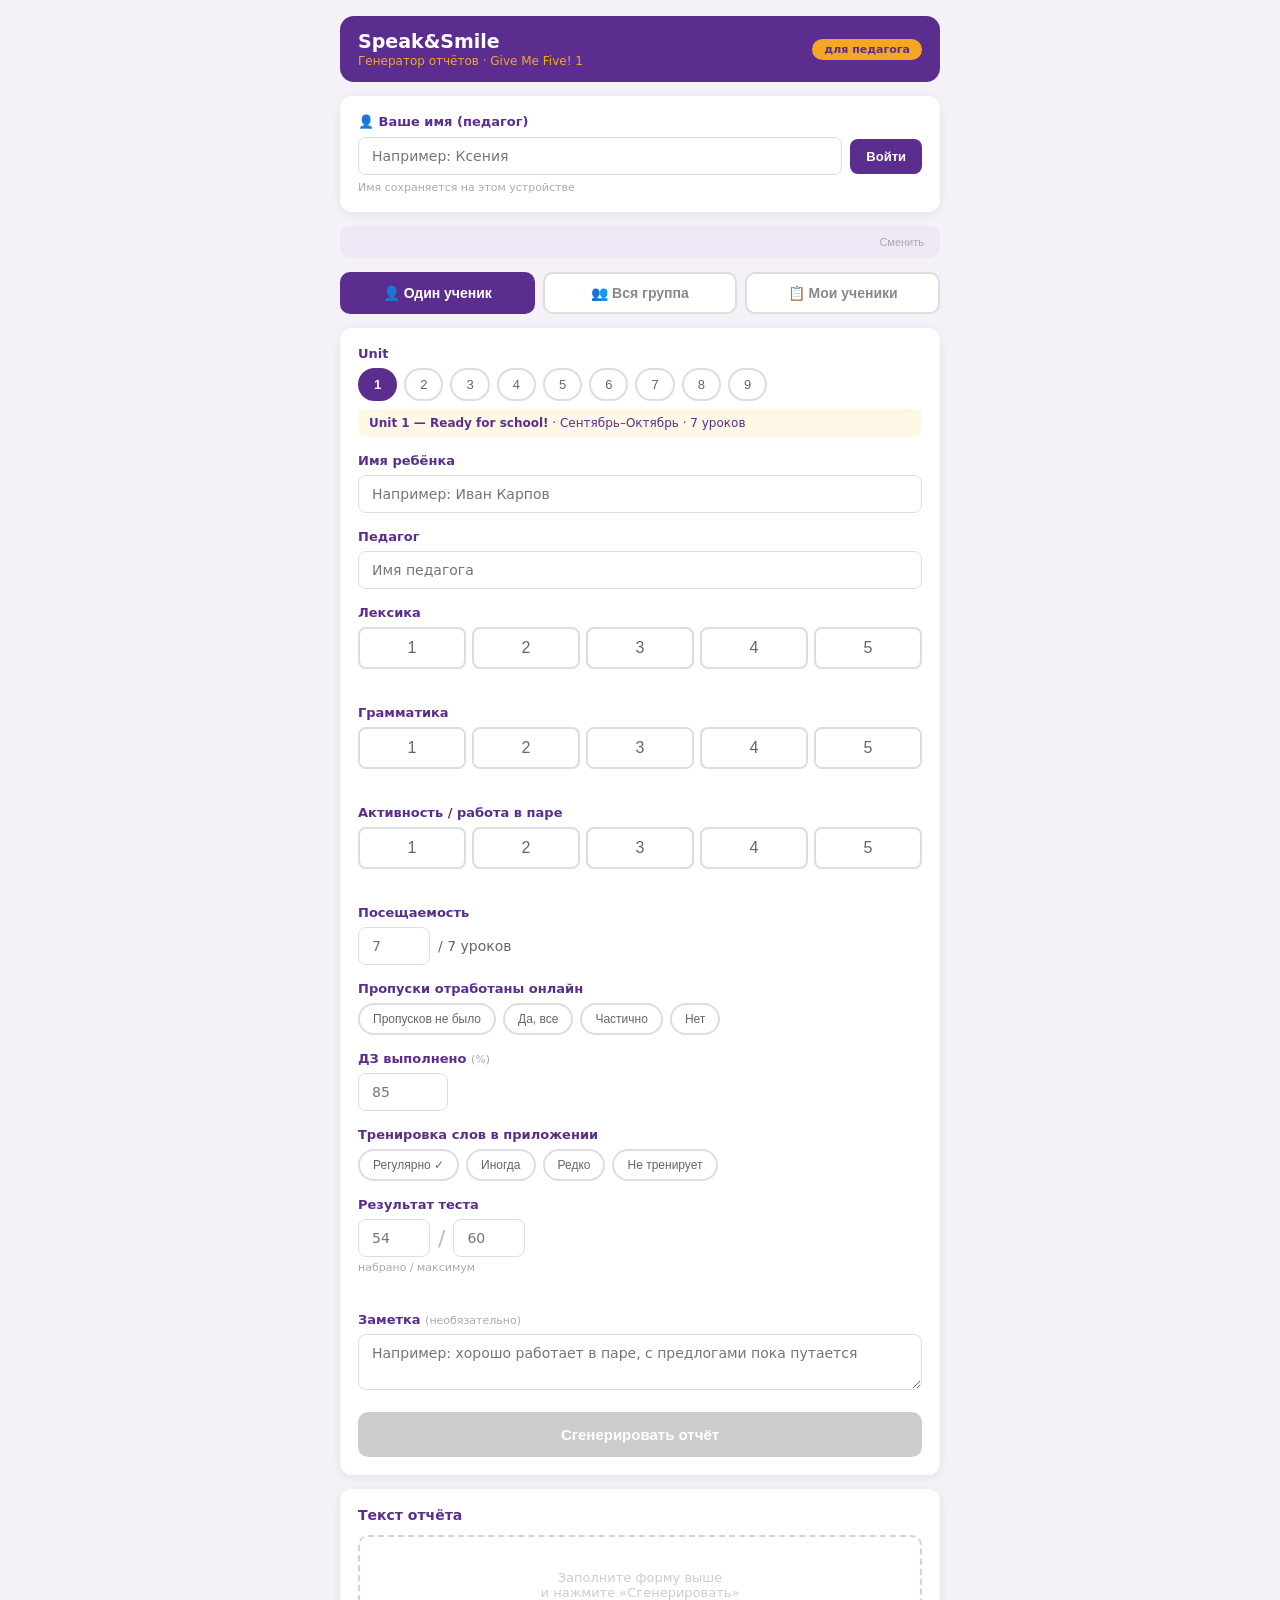
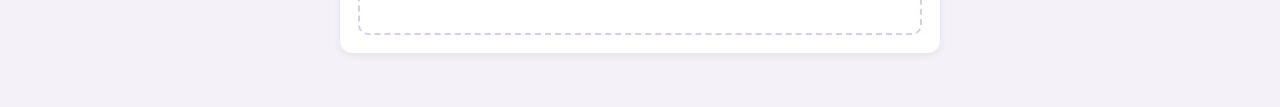
==== GMF1 report generator.html @ 3c3ddc38 "Add files via upload" ====
<!DOCTYPE html>
<html lang="ru">
<head>
<meta charset="UTF-8">
<meta name="viewport" content="width=device-width, initial-scale=1.0">
<title>Speak&Smile · Генератор отчётов</title>
<style>
* { box-sizing: border-box; margin: 0; padding: 0; }
body {
  font-family: 'Segoe UI', system-ui, -apple-system, sans-serif;
  background: #f4f1f9; min-height: 100vh;
  padding: 16px 14px 40px; color: #222;
}
.wrap { max-width: 600px; margin: 0 auto; }

.header {
  background: #5B2D8E; border-radius: 14px;
  padding: 14px 18px; margin-bottom: 14px;
  display: flex; align-items: center; justify-content: space-between;
}
.header-title { color: white; font-weight: 800; font-size: 19px; }
.header-sub { color: #F5A623; font-size: 12px; margin-top: 2px; }
.header-badge {
  background: #F5A623; color: #5B2D8E;
  font-weight: 700; font-size: 11px;
  padding: 4px 12px; border-radius: 20px;
}

/* Tabs */
.tabs {
  display: flex; gap: 8px; margin-bottom: 14px;
}
.tab {
  flex: 1; padding: 11px;
  border-radius: 10px; border: 2px solid #ddd;
  background: white; color: #888;
  font-size: 14px; font-weight: 600;
  cursor: pointer; text-align: center;
  -webkit-tap-highlight-color: transparent;
}
.tab.on { background: #5B2D8E; border-color: #5B2D8E; color: white; }

.tab-content { display: none; }
.tab-content.on { display: block; }

.card {
  background: white; border-radius: 12px;
  padding: 18px; box-shadow: 0 2px 10px rgba(0,0,0,0.07);
  margin-bottom: 14px;
}
.field { margin-bottom: 16px; }
.lbl {
  display: block; font-size: 13px; font-weight: 600;
  color: #5B2D8E; margin-bottom: 7px;
}
.lbl-hint { font-weight: 400; color: #aaa; font-size: 11px; }
input[type=text], input[type=number], textarea, select {
  width: 100%; padding: 10px 13px;
  border-radius: 8px; border: 1.5px solid #ddd;
  font-size: 14px; font-family: inherit; outline: none;
  -webkit-appearance: none; appearance: none;
  background: white;
}
textarea { resize: vertical; min-height: 56px; }

.pills { display: flex; flex-wrap: wrap; gap: 7px; margin-bottom: 8px; }
.pill {
  padding: 7px 14px; border-radius: 20px;
  border: 2px solid #ddd; background: white;
  color: #666; font-size: 13px; font-weight: 500;
  cursor: pointer; -webkit-tap-highlight-color: transparent;
}
.pill.on { background: #5B2D8E; border-color: #5B2D8E; color: white; font-weight: 700; }

.srow { display: flex; gap: 6px; }
.sbtn {
  flex: 1; padding: 10px 2px;
  border-radius: 8px; border: 2px solid #ddd;
  background: white; color: #666;
  font-size: 16px; cursor: pointer;
  -webkit-tap-highlight-color: transparent;
}
.sbtn.on { background: #5B2D8E; border-color: #5B2D8E; color: white; font-weight: 700; }
.shint { font-size: 11px; color: #999; font-style: italic; margin-top: 5px; min-height: 15px; }

.orow { display: flex; flex-wrap: wrap; gap: 7px; }
.obtn {
  padding: 7px 13px; border-radius: 20px;
  border: 2px solid #ddd; background: white;
  color: #666; font-size: 12px; font-weight: 500;
  cursor: pointer; -webkit-tap-highlight-color: transparent;
}
.obtn.on { background: #5B2D8E; border-color: #5B2D8E; color: white; font-weight: 700; }

.unit-info {
  background: #FFF8E7; border-radius: 8px;
  padding: 7px 11px; font-size: 12px; color: #5B2D8E;
}
.trow { display: flex; align-items: center; gap: 8px; }
.trow input { width: 72px; }
.slash { color: #bbb; font-size: 22px; }
.fhint { font-size: 11px; color: #aaa; margin-top: 4px; }
.pctprev { font-size: 13px; color: #5B2D8E; font-weight: 600; margin-top: 4px; min-height: 18px; }

.genbtn {
  width: 100%; padding: 14px; border-radius: 10px; border: none;
  background: #5B2D8E; color: white;
  font-weight: 700; font-size: 15px; cursor: pointer;
  -webkit-tap-highlight-color: transparent; margin-top: 2px;
}
.genbtn:disabled { background: #ccc; }

.out-hdr { display: flex; align-items: center; justify-content: space-between; margin-bottom: 12px; }
.out-ttl { font-size: 14px; font-weight: 700; color: #5B2D8E; }
.cpbtn {
  padding: 6px 16px; border-radius: 20px;
  border: 1.5px solid #5B2D8E; background: white; color: #5B2D8E;
  font-size: 12px; font-weight: 600; cursor: pointer;
  -webkit-tap-highlight-color: transparent;
}
.cpbtn.done { background: #5B2D8E; color: white; }
.rempty {
  min-height: 100px; display: flex; align-items: center; justify-content: center;
  color: #ccc; text-align: center;
  border: 2px dashed #d8ccee; border-radius: 10px;
  font-size: 13px; padding: 20px;
}
.rbox {
  background: #EDE7F6; border-radius: 10px;
  padding: 16px; font-size: 14px; line-height: 1.8; display: none;
}
.rhint {
  margin-top: 10px; padding: 10px 12px;
  background: #FFF8E7; border-radius: 8px;
  font-size: 12px; color: #777;
  border-left: 3px solid #F5A623; display: none;
}

/* ── GROUP TAB ── */
.group-top {
  display: grid; grid-template-columns: 1fr 1fr; gap: 12px;
  margin-bottom: 16px;
}
.group-section-title {
  font-size: 13px; font-weight: 700; color: #5B2D8E;
  margin-bottom: 10px; padding-bottom: 6px;
  border-bottom: 2px solid #F5A623;
}

/* Pupil rows */
.pupil-row {
  background: white; border-radius: 10px;
  border: 1.5px solid #e8e0f0;
  padding: 14px; margin-bottom: 10px;
}
.pupil-num {
  display: inline-block;
  background: #5B2D8E; color: white;
  font-size: 11px; font-weight: 700;
  padding: 2px 8px; border-radius: 10px;
  margin-bottom: 10px;
}
.pupil-grid {
  display: grid; grid-template-columns: 1fr 1fr; gap: 10px;
}
.pupil-field label {
  display: block; font-size: 11px; font-weight: 600;
  color: #5B2D8E; margin-bottom: 4px;
}
.mini-scores { display: flex; gap: 4px; }
.msb {
  flex: 1; padding: 7px 2px;
  border-radius: 6px; border: 1.5px solid #ddd;
  background: white; color: #666;
  font-size: 14px; cursor: pointer;
  -webkit-tap-highlight-color: transparent;
  text-align: center;
}
.msb.on { background: #5B2D8E; border-color: #5B2D8E; color: white; font-weight: 700; }
.mini-opts { display: flex; flex-wrap: wrap; gap: 4px; }
.mob {
  padding: 4px 8px; border-radius: 12px;
  border: 1.5px solid #ddd; background: white;
  color: #666; font-size: 11px;
  cursor: pointer; -webkit-tap-highlight-color: transparent;
}
.mob.on { background: #5B2D8E; border-color: #5B2D8E; color: white; font-weight: 700; }
.pupil-field input[type=number] { padding: 7px 10px; font-size: 13px; }
.pupil-field input[type=text] { padding: 7px 10px; font-size: 13px; }
.pupil-field textarea { min-height: 42px; padding: 7px 10px; font-size: 12px; }
.pupil-field.full { grid-column: 1 / -1; }

/* Group report output */
.greport-item {
  background: #EDE7F6; border-radius: 10px;
  padding: 14px; margin-bottom: 12px;
}
.greport-name {
  font-size: 12px; font-weight: 700; color: #5B2D8E;
  margin-bottom: 8px; display: flex;
  justify-content: space-between; align-items: center;
}
.greport-text { font-size: 13px; line-height: 1.75; }

/* Pupils list */
.pupil-card {
  border: 1.5px solid #e8e0f0; border-radius: 10px;
  padding: 12px; margin-bottom: 10px;
}
.pupil-card-name {
  font-size: 14px; font-weight: 700; color: #5B2D8E;
  margin-bottom: 8px;
}
.unit-badges { display: flex; flex-wrap: wrap; gap: 5px; margin-bottom: 8px; }
.unit-badge {
  padding: 4px 10px; border-radius: 12px;
  font-size: 11px; font-weight: 600;
  background: #EDE7F6; color: #5B2D8E;
  cursor: pointer; border: 1.5px solid #D8CCEA;
}
.unit-badge.has-data { background: #5B2D8E; color: white; border-color: #5B2D8E; }
.year-btn {
  padding: 7px 14px; border-radius: 8px;
  border: none; background: #F5A623; color: #5B2D8E;
  font-size: 12px; font-weight: 700; cursor: pointer;
  -webkit-tap-highlight-color: transparent;
}
.del-btn {
  padding: 5px 10px; border-radius: 8px;
  border: 1.5px solid #ffcccc; background: white; color: #cc4444;
  font-size: 11px; cursor: pointer;
  -webkit-tap-highlight-color: transparent;
}

/* Year report */
.year-table { width: 100%; border-collapse: collapse; font-size: 12px; margin: 10px 0; }
.year-table th {
  background: #5B2D8E; color: white;
  padding: 6px 4px; text-align: center; font-weight: 600;
}
.year-table td {
  padding: 6px 4px; text-align: center;
  border-bottom: 1px solid #e8e0f0;
}
.year-table tr:nth-child(even) td { background: #f9f6ff; }
.score-cell { font-weight: 700; }
.score-5 { color: #2e7d32; }
.score-4 { color: #558b2f; }
.score-3 { color: #f57c00; }
.score-2 { color: #c62828; }
.score-1 { color: #b71c1c; }
.year-summary {
  background: #EDE7F6; border-radius: 10px;
  padding: 14px; margin-top: 12px;
  font-size: 14px; line-height: 1.8;
}
</style>
</head>
<body>
<div class="wrap">

<div class="header">
  <div>
    <div class="header-title">Speak&amp;Smile</div>
    <div class="header-sub">Генератор отчётов · Give Me Five! 1</div>
  </div>
  <div class="header-badge">для педагога</div>
</div>

<!-- Teacher login -->
<div class="card" id="teacherCard" style="margin-bottom:14px">
  <div class="lbl" style="margin-bottom:8px">👤 Ваше имя (педагог)</div>
  <div style="display:flex;gap:8px;align-items:center">
    <input type="text" id="teacherLogin" placeholder="Например: Ксения" style="flex:1">
    <button onclick="setTeacher()" style="padding:10px 16px;border-radius:8px;border:none;background:#5B2D8E;color:white;font-weight:700;font-size:13px;cursor:pointer;white-space:nowrap">Войти</button>
  </div>
  <div style="font-size:11px;color:#aaa;margin-top:6px">Имя сохраняется на этом устройстве</div>
</div>
<div id="teacherBadge" style="display:none;margin-bottom:14px;padding:10px 16px;background:#EDE7F6;border-radius:10px;display:flex;align-items:center;justify-content:space-between">
  <span style="font-size:13px;color:#5B2D8E;font-weight:600" id="teacherBadgeName"></span>
  <button onclick="changeTeacher()" style="font-size:11px;color:#aaa;background:none;border:none;cursor:pointer">Сменить</button>
</div>

<!-- Tabs -->
<div class="tabs" style="flex-wrap:wrap">
  <button class="tab on" onclick="switchTab('one',this)">👤 Один ученик</button>
  <button class="tab" onclick="switchTab('group',this)">👥 Вся группа</button>
  <button class="tab" onclick="switchTab('pupils',this);loadPupils()">📋 Мои ученики</button>
</div>

<!-- ════════════════════════════════════════
     TAB: ONE PUPIL
═══════════════════════════════════════ -->
<div class="tab-content on" id="tab-one">
<div class="card">

  <div class="field">
    <span class="lbl">Unit</span>
    <div class="pills" id="unitPills">
      <button class="pill on" onclick="selUnit(0,this,'one')">1</button>
      <button class="pill" onclick="selUnit(1,this,'one')">2</button>
      <button class="pill" onclick="selUnit(2,this,'one')">3</button>
      <button class="pill" onclick="selUnit(3,this,'one')">4</button>
      <button class="pill" onclick="selUnit(4,this,'one')">5</button>
      <button class="pill" onclick="selUnit(5,this,'one')">6</button>
      <button class="pill" onclick="selUnit(6,this,'one')">7</button>
      <button class="pill" onclick="selUnit(7,this,'one')">8</button>
      <button class="pill" onclick="selUnit(8,this,'one')">9</button>
    </div>
    <div class="unit-info" id="uinfo-one"><strong>Unit 1 — My Classroom</strong> · Сентябрь</div>
  </div>

  <div class="field">
    <label class="lbl" for="cname">Имя ребёнка</label>
    <input type="text" id="cname" placeholder="Например: Иван Карпов" oninput="chkOne()">
  </div>
  <div class="field">
    <label class="lbl" for="tname">Педагог</label>
    <input type="text" id="tname" placeholder="Имя педагога">
  </div>

  <div class="field">
    <span class="lbl">Лексика</span>
    <div class="srow" id="vrow">
      <button class="sbtn" onclick="selS('v',1,this)">1</button>
      <button class="sbtn" onclick="selS('v',2,this)">2</button>
      <button class="sbtn" onclick="selS('v',3,this)">3</button>
      <button class="sbtn" onclick="selS('v',4,this)">4</button>
      <button class="sbtn" onclick="selS('v',5,this)">5</button>
    </div>
    <div class="shint" id="vhint"></div>
  </div>
  <div class="field">
    <span class="lbl">Грамматика</span>
    <div class="srow" id="grow">
      <button class="sbtn" onclick="selS('g',1,this)">1</button>
      <button class="sbtn" onclick="selS('g',2,this)">2</button>
      <button class="sbtn" onclick="selS('g',3,this)">3</button>
      <button class="sbtn" onclick="selS('g',4,this)">4</button>
      <button class="sbtn" onclick="selS('g',5,this)">5</button>
    </div>
    <div class="shint" id="ghint"></div>
  </div>
  <div class="field">
    <span class="lbl">Активность / работа в паре</span>
    <div class="srow" id="arow">
      <button class="sbtn" onclick="selS('a',1,this)">1</button>
      <button class="sbtn" onclick="selS('a',2,this)">2</button>
      <button class="sbtn" onclick="selS('a',3,this)">3</button>
      <button class="sbtn" onclick="selS('a',4,this)">4</button>
      <button class="sbtn" onclick="selS('a',5,this)">5</button>
    </div>
    <div class="shint" id="ahint"></div>
  </div>

  <div class="field">
    <span class="lbl">Посещаемость</span>
    <div class="trow">
      <input type="number" id="att" placeholder="7" min="0" max="8" style="width:72px">
      <span style="color:#666;font-size:14px" id="attMax">/ 7 уроков</span>
    </div>
  </div>
  <div class="field">
    <span class="lbl">Пропуски отработаны онлайн</span>
    <div class="orow" id="orow">
      <button class="obtn" onclick="selO('none',this)">Пропусков не было</button>
      <button class="obtn" onclick="selO('yes',this)">Да, все</button>
      <button class="obtn" onclick="selO('partial',this)">Частично</button>
      <button class="obtn" onclick="selO('no',this)">Нет</button>
    </div>
  </div>
  <div class="field">
    <span class="lbl">ДЗ выполнено <span class="lbl-hint">(%)</span></span>
    <input type="number" id="hw" placeholder="85" min="0" max="100" style="width:90px">
  </div>
  <div class="field">
    <span class="lbl">Тренировка слов в приложении</span>
    <div class="orow" id="approw">
      <button class="obtn" onclick="selApp('always',this)">Регулярно ✓</button>
      <button class="obtn" onclick="selApp('sometimes',this)">Иногда</button>
      <button class="obtn" onclick="selApp('rarely',this)">Редко</button>
      <button class="obtn" onclick="selApp('never',this)">Не тренирует</button>
    </div>
  </div>
  <div class="field">
    <span class="lbl">Результат теста</span>
    <div class="trow">
      <input type="number" id="ts" placeholder="54" min="0" oninput="updPct()">
      <span class="slash">/</span>
      <input type="number" id="tt" placeholder="60" min="0" oninput="updPct()">
    </div>
    <div class="fhint">набрано / максимум</div>
    <div class="pctprev" id="pctprev"></div>
  </div>
  <div class="field">
    <label class="lbl" for="note">Заметка <span class="lbl-hint">(необязательно)</span></label>
    <textarea id="note" placeholder="Например: хорошо работает в паре, с предлогами пока путается"></textarea>
  </div>

  <button class="genbtn" id="gbtn" disabled onclick="genOne()">Сгенерировать отчёт</button>
</div>

<div class="card">
  <div class="out-hdr">
    <div class="out-ttl">Текст отчёта</div>
    <button class="cpbtn" id="cpbtn" style="display:none" onclick="cpOne()">Копировать</button>
  </div>
  <div class="rempty" id="rempty">Заполните форму выше<br>и нажмите «Сгенерировать»</div>
  <div class="rbox" id="rbox"></div>
  <div class="rhint" id="rhint">Скопируйте текст и вставьте в Telegram или приложение.</div>
  <div id="saveOneArea" style="display:none;margin-top:10px">
    <button onclick="saveOne()" id="saveBtnOne" style="width:100%;padding:11px;border-radius:10px;border:2px solid #5B2D8E;background:white;color:#5B2D8E;font-weight:700;font-size:14px;cursor:pointer">
      💾 Сохранить данные ученика
    </button>
    <div id="saveOneMsg" style="font-size:12px;color:#aaa;text-align:center;margin-top:6px;min-height:16px"></div>
  </div>
</div>
</div><!-- /tab-one -->


<!-- ════════════════════════════════════════
     TAB: GROUP
═══════════════════════════════════════ -->
<div class="tab-content" id="tab-group">
<div class="card">
  <div class="group-section-title">Общие данные группы</div>

  <div class="group-top">
    <div class="field">
      <span class="lbl">Unit</span>
      <div class="pills" id="gUnitPills">
        <button class="pill on" onclick="selUnit(0,this,'group')">1</button>
        <button class="pill" onclick="selUnit(1,this,'group')">2</button>
        <button class="pill" onclick="selUnit(2,this,'group')">3</button>
        <button class="pill" onclick="selUnit(3,this,'group')">4</button>
        <button class="pill" onclick="selUnit(4,this,'group')">5</button>
        <button class="pill" onclick="selUnit(5,this,'group')">6</button>
        <button class="pill" onclick="selUnit(6,this,'group')">7</button>
        <button class="pill" onclick="selUnit(7,this,'group')">8</button>
        <button class="pill" onclick="selUnit(8,this,'group')">9</button>
      </div>
      <div class="unit-info" id="uinfo-group" style="margin-top:6px"><strong>Unit 1 — My Classroom</strong> · Сентябрь</div>
    </div>
    <div>
      <div class="field">
        <label class="lbl" for="gTeacher">Педагог</label>
        <input type="text" id="gTeacher" placeholder="Имя педагога">
      </div>
      <div class="field">
        <label class="lbl" for="gTestTotal">Максимум теста</label>
        <input type="number" id="gTestTotal" placeholder="60" min="0" style="width:80px">
      </div>
    </div>
  </div>
</div>

<!-- 12 pupil rows -->
<div id="pupilRows"></div>

<div class="card" style="text-align:center">
  <button class="genbtn" onclick="genGroup()" style="max-width:400px;margin:0 auto;margin-bottom:10px">
    Сгенерировать все отчёты
  </button>
  <button onclick="saveGroup()" id="saveBtnGroup" style="display:none;width:100%;max-width:400px;margin:0 auto;padding:11px;border-radius:10px;border:2px solid #5B2D8E;background:white;color:#5B2D8E;font-weight:700;font-size:14px;cursor:pointer">
    💾 Сохранить данные группы
  </button>
  <div id="saveGroupMsg" style="font-size:12px;color:#aaa;text-align:center;margin-top:6px;min-height:16px"></div>
</div>

<div id="groupOutput"></div>
</div><!-- /tab-group -->

<!-- ════════════════════════════════════════
     TAB: MY PUPILS
═══════════════════════════════════════ -->
<div class="tab-content" id="tab-pupils">

<div class="card">
  <div class="group-section-title">Мои ученики</div>
  <div style="font-size:12px;color:#aaa;margin-bottom:12px">
    Все сохранённые данные на этом устройстве
  </div>
  <div id="pupilsList"></div>
</div>

<!-- Годовой отчёт -->
<div class="card" id="yearCard" style="display:none">
  <div class="group-section-title" id="yearTitle"></div>
  <div id="yearContent"></div>
</div>

</div><!-- /tab-pupils -->

</div><!-- /wrap -->

<script>
var UNITS=[
  {n:1,t:"Ready for school!",       m:"Сентябрь–Октябрь", att:7, v:"предметы класса (pencil, book, bag, ruler, scissors, glue)",    g:"Where's my…? / It's in / on / under the (bag)"},
  {n:2,t:"Happy birthday!",         m:"Октябрь",           att:7, v:"игрушки (bike, ball, kite, doll, robot, skateboard)",           g:"Is it a…? / Yes, it is. / No, it isn't. / My favourite toy is…"},
  {n:3,t:"At the circus",           m:"Ноябрь",            att:7, v:"части тела, внешность (head, eyes, nose, hair, arms, legs)",    g:"I've / He's / She's got… (have got)"},
  {n:4,t:"Fantastic food!",         m:"Ноябрь–Декабрь",   att:7, v:"еда и фрукты (pizza, soup, salad, fish, bananas, grapes)",     g:"I like / don't like / love… Do you like…? Yes/No"},
  {n:5,t:"Fun on the farm",         m:"Январь–Февраль",   att:7, v:"животные фермы (cow, horse, sheep, pig, duck, hen, goat)",     g:"can / can't — (Birds) can fly. / (Pigs) can't climb."},
  {n:6,t:"A day in the park",       m:"Февраль",           att:7, v:"парк, природа (slide, swing, pond, tree, flower, butterfly)",  g:"Where's / Where are…? He's / She's / They're (behind / next to…)"},
  {n:7,t:"Let's explore my town!",  m:"Март",              att:7, v:"места в городе, транспорт (zoo, library, hospital, bus, train)",g:"There is / There are… How many…? Numbers 11–20"},
  {n:8,t:"Camping fun!",            m:"Март–Апрель",       att:7, v:"одежда, активности (T-shirt, jeans, coat, boots; climbing, fishing)", g:"Present Continuous — What are you wearing? / He's / She's (riding a horse)"},
  {n:9,t:"Day and night",           m:"Апрель–Май",        att:8, v:"ежедневные действия (wake up, brush teeth, have breakfast, go to school, go to bed)", g:"I (wash my face) every day. / In the morning / afternoon / evening"}
];
var SL={1:"не усвоено",2:"слабо, нужна дополнительная работа",3:"справляется с поддержкой",4:"уверенно",5:"отлично, без подсказок"};
var AL={1:"почти не включается",2:"активность ниже среднего",3:"включается, иногда нужно побуждение",4:"активен(а), хорошо работает в паре",5:"очень активен(а), инициативен(а)"};
var OL={none:"пропусков не было",yes:"все пропуски отработаны онлайн",partial:"пропуски отработаны частично",no:"пропущенные уроки не отработаны"};
var APL={always:"регулярно ✓",sometimes:"иногда",rarely:"редко — рекомендуем заниматься чаще",never:"не выполняется — рекомендуем включить в домашнюю рутину"};

var S={ui:0,v:0,g:0,a:0,o:"",app:""};
var GS={ui:0};

// ── Tab switch ────────────────────────────────────────────
function switchTab(name,btn){
  document.querySelectorAll('.tab').forEach(function(b){b.classList.remove('on');});
  document.querySelectorAll('.tab-content').forEach(function(c){c.classList.remove('on');});
  btn.classList.add('on');
  document.getElementById('tab-'+name).classList.add('on');
}

// ── Unit select ───────────────────────────────────────────
function selUnit(i,btn,mode){
  var pillsId = mode==='group' ? 'gUnitPills' : 'unitPills';
  var infoId  = mode==='group' ? 'uinfo-group' : 'uinfo-one';
  document.querySelectorAll('#'+pillsId+' .pill').forEach(function(b){b.classList.remove('on');});
  btn.classList.add('on');
  var u=UNITS[i];
  document.getElementById(infoId).innerHTML='<strong>Unit '+u.n+' — '+u.t+'</strong> · '+u.m+' · '+u.att+' уроков';
  if(mode==='one'){
    var attMax=document.getElementById('attMax');
    if(attMax) attMax.textContent='/ '+u.att+' уроков';
  }
  if(mode==='group') GS.ui=i; else { S.ui=i; chkOne(); }
}

// ── One-pupil selectors ───────────────────────────────────
function selS(k,val,btn){
  S[k]=val;
  var rowId=k==='v'?'vrow':k==='g'?'grow':'arow';
  var hintId=k==='v'?'vhint':k==='g'?'ghint':'ahint';
  document.querySelectorAll('#'+rowId+' .sbtn').forEach(function(b){b.classList.remove('on');});
  btn.classList.add('on');
  document.getElementById(hintId).textContent=(k==='a'?AL:SL)[val];
  chkOne();
}
function selO(val,btn){
  S.o=val;
  document.querySelectorAll('#orow .obtn').forEach(function(b){b.classList.remove('on');});
  btn.classList.add('on');
}
function selApp(val,btn){
  S.app=val;
  document.querySelectorAll('#approw .obtn').forEach(function(b){b.classList.remove('on');});
  btn.classList.add('on');
}
function updPct(){
  var s=parseFloat(document.getElementById('ts').value);
  var t=parseFloat(document.getElementById('tt').value);
  document.getElementById('pctprev').textContent=(s>0&&t>0)?'→ '+Math.round(s/t*100)+'%':'';
}
function chkOne(){
  var ok=document.getElementById('cname').value.trim()&&S.v&&S.g&&S.a;
  document.getElementById('gbtn').disabled=!ok;
}

// ── Тексты отчётов ────────────────────────────────────────
var REPORTS = {
  0: { // Unit 1 — Ready for school!
    main:[
      '{name} пока осваивается с форматом учебника. Предметы класса и предлоги места (in, on, under) требуют дополнительной практики. Будем работать.',
      'Стартовый юнит даётся постепенно. {name} уже узнаёт предметы класса и понимает вопрос «Where\'s my pencil?», но самостоятельно строить ответ пока сложно. С опорой справляется — это уже хорошо.',
      '{name} освоил(а) предметы класса: pencil, book, bag, ruler, rubber, scissors, glue. Понимает и отвечает: «Where\'s my pencil? — It\'s on the desk». Предлоги in / on / under использует с опорой. В диалогах участвует, иногда нужна подсказка.',
      'Хороший старт! {name} знает предметы класса и уверенно отвечает: «It\'s in the bag / on the desk / under the chair». Умеет попросить: «May I borrow your ruler?» Ориентируется в пространстве класса на английском.',
      'Отличный первый юнит! {name} свободно ориентируется в классе на английском: называет все предметы, говорит где что лежит — «It\'s in the bag», «Put it on the shelf». «May I borrow your…? — Of course!» использует в реальных ситуациях. Это живой язык.'
    ],
    reading:[
      'Фонетика (JP Book 2): знакомимся со звуками ch, sh, th, ng. Пока в начале пути.',
      'Фонетика (JP Book 2): ch (chip, much), sh (ship, fish) — с опорой. th и ng — знакомство.',
      'Фонетика (JP Book 2): ch, sh, th, ng — знакомы. {name} читает слова с этими звуками с небольшой поддержкой: chip, shop, ring.',
      'Фонетика (JP Book 2): ch, sh, th, ng — усвоены. {name} читает уверенно: chip, shop, fish, this, ring, long. Переходим к коротким гласным.',
      'Фонетика (JP Book 2): ch, sh, th (мягкий и твёрдый), ng — отлично. {name} читает бегло: chip, much, ship, dish, this, that, ring, strong. Короткие гласные — без ошибок.'
    ]
  },
  1: { // Unit 2 — Happy birthday!
    main:[
      '{name} пока затрудняется с названиями игрушек и вопросом «Is it a…?». Тема интересная — продолжим закреплять.',
      'Игрушки знакомы частично: bike, ball, doll узнаёт. Вопрос «Is it a bike? — Yes, it is» с опорой получается. robot и skateboard требуют повторения.',
      '{name} знает большинство игрушек и участвует в диалоге: «Is it a robot? — No, it isn\'t. It\'s a kite!» Прилагательные big / small, old / new — понимает, в речи с подсказкой.',
      '{name} уверенно ведёт диалог: «What is it? — It\'s a skateboard. Is it big? — Yes, it is!» Описывает: «It\'s a small red car». Загадки про игрушки — любимое задание.',
      '{name} говорит об игрушках свободно: описывает, загадывает, отгадывает — «It\'s big and fast. Is it a bike? — No! It\'s a skateboard!» Прилагательные в речи естественны: «I\'ve got a new blue robot». Отличный результат.'
    ],
    reading:[
      'Фонетика (JP Book 2): короткие гласные a, e, i, o, u — различение. Пока в начале пути.',
      'Фонетика: короткие гласные — узнаёт с опорой. Слова hat / hit / hot пока путаются.',
      'Фонетика: короткие гласные — читает с поддержкой. CVC-слова (cat, hen, big, dog, fun) — в основном правильно.',
      'Фонетика: короткие гласные — уверенно различает на слух и в тексте. CVC-слова — без ошибок.',
      'Фонетика: короткие гласные — отлично. {name} читает и пишет CVC-слова свободно, слышит разницу между hat / hit / hot. Сильный фундамент для чтения.'
    ]
  },
  2: { // Unit 3 — At the circus
    main:[
      'Тема тела и внешности пока даётся с трудом. «I\'ve got…» — конструкция новая, нужна практика.',
      'Части тела знает: head, eyes, nose, mouth, hands, legs. «I\'ve got a red nose» с опорой получается. Описывать внешность другого пока сложно.',
      '{name} знает части тела и описывает себя: «I\'ve got blue eyes and short hair». Может описать другого: «She\'s got curly hair». В игре «Guess who?» с удовольствием участвует.',
      '{name} уверенно описывает внешность: «He\'s got big ears and a funny nose», «She\'s got long curly hair and green eyes». Have got — без ошибок. В «Guess who?» — один из лучших.',
      '{name} описывает внешность легко и точно — и реальную, и фантастическую: «The monster has got three heads and four mouths!» Have got — свободно. Описание любого человека за 10 секунд.'
    ],
    reading:[
      'Фонетика (JP Book 2): двойные согласные (ll, ff, ss, zz) и диграф ck — знакомство.',
      'Фонетика: двойные согласные (bell, off, miss) — с опорой. ck (kick, clock) — знакомство.',
      'Фонетика: двойные согласные — читает с поддержкой. ck vs k — понимает правило, иногда путается.',
      'Фонетика: двойные согласные — уверенно. ck (kick, back, clock) — без ошибок.',
      'Фонетика: двойные согласные и ck vs k — отлично. {name} применяет правила автоматически при чтении и письме.'
    ]
  },
  3: { // Unit 4 — Fantastic food!
    main:[
      'Еда и фрукты — тема пока осваивается. «I like / I don\'t like» понимает, но в речи использует с трудом.',
      '{name} знает основные продукты: pizza, rice, soup, fish. Говорит о предпочтениях с опорой: «I like pizza. I don\'t like soup». «Do you like…?» понимает, ответить самостоятельно пока сложно.',
      'Хорошо знает еду и фрукты. Ведёт диалог: «Do you like bananas? — Yes, I do! Do you like onions? — No, I don\'t!» Составил(а) своё меню. «I love pizza!» уже в активной речи.',
      '{name} уверенно говорит о еде: «I love pizza, but I don\'t like soup». Проводит опрос: «Do you like strawberries?» Составил(а) меню и рассказал(а) о нём классу. Вся лексика — в активном словаре.',
      '{name} говорит о еде и фруктах естественно: «I love pasta and mangoes, but I absolutely don\'t like mushrooms!» Знает все продукты обоих блоков, с удовольствием проводит опросы. Do you like…? — любимый вопрос на уроке.'
    ],
    reading:[
      'Фонетика (JP Book 2): Magic e (a-e, i-e) — знакомство. Пока в начале пути.',
      'Фонетика: Magic e (a-e: cake, name) — с опорой. Путает с короткой a.',
      'Фонетика: Magic e (a-e: cake; i-e: kite, bike) — читает с поддержкой. Длинная гласная начинает получаться.',
      'Фонетика: Magic e (a-e, e-e, i-e) — уверенно: cake, name, Pete, kite, smile.',
      'Фонетика: Magic e (a-e, e-e, i-e, o-e, u-e) — отлично. {name} читает длинные гласные свободно. Понимает: «молчаливая e делает гласную длинной».'
    ]
  },
  4: { // Unit 5 — Fun on the farm
    main:[
      'Животные фермы и глагол can — тема новая, пока даётся с трудом. Продолжаем.',
      'Знает основных животных: cow, horse, pig, duck. Can / can\'t понимает, в речи с опорой: «Cows can\'t fly».',
      '{name} знает животных фермы и говорит об их способностях: «Horses can run, but they can\'t swim». Загадки составляет с подсказкой.',
      '{name} уверенно использует can / can\'t: «Ducks can swim and fly, but they can\'t climb». Загадку составил(а) сам(а) и загадал(а) классу. Все животные — в активном словаре.',
      'Can / can\'t — свободное владение. {name} говорит о животных, людях и о себе: «I can swim and run, but I can\'t fly — I\'m not a bird!» Загадки составляет творчески, с дополнительными деталями.'
    ],
    reading:[
      'Фонетика (JP Book 2): /ai/ (rain, play) и /ee/ (tree, leaf) — знакомство.',
      'Фонетика: /ai/ через ai (rain) и ay (play) — с опорой. /ee/ через ee (tree) — знакомство.',
      'Фонетика: /ai/ — читает с поддержкой. /ee/ (ee, ea, e-e) — осваивает.',
      'Фонетика: /ai/ — уверенно. /ee/ через ee (tree) и ea (leaf, meat) — хорошо.',
      'Фонетика: /ai/ и /ee/ во всех написаниях — отлично. {name} читает: rain, play, cake, tree, leaf, Pete — без подсказок. Понимает, что один звук может писаться по-разному.'
    ]
  },
  5: { // Unit 6 — A day in the park
    main:[
      'Парк и предлоги места — новая тема. «Where\'s…?» пока воспринимается с трудом, нужна практика.',
      'Знает места в парке: slide, swing, pond. Отвечает на «Where\'s…?» с опорой: «She\'s on the swing». Предлоги behind, in front of пока путаются.',
      '{name} ориентируется в парке на английском: «Where\'s Tom? — He\'s behind the tree». Природные объекты (flower, butterfly, bee) знает. Предлоги места использует, иногда нужна подсказка.',
      '{name} уверенно описывает расположение: «She\'s on the swing», «They\'re behind the fountain», «The bee is next to the flower». «Where\'s…?» — без затруднений.',
      'Предлоги места — в свободном владении. {name} описывает любую сцену: «The cat is under the bench, the bird is on the tree, the children are in front of the fountain». Написал(а) стихотворение о природе — с удовольствием.'
    ],
    reading:[
      'Фонетика (JP Book 2): /ie/ (pie, kite) и /oa/ (coat, grow) — знакомство.',
      'Фонетика: /ie/ (pie, i-e: kite) — с опорой. /oa/ (coat, grow) — знакомство.',
      'Фонетика: /ie/ — читает с поддержкой. /oa/ (oa, ow, o-e) — осваивает.',
      'Фонетика: /ie/ — уверенно (pie, kite, sky, night). /oa/ — хорошо (coat, grow, bone).',
      'Фонетика: /ie/ и /oa/ во всех написаниях — отлично. {name} читает: pie, kite, night, coat, toad, grow — без ошибок. Понимает логику английского правописания.'
    ]
  },
  6: { // Unit 7 — Let's explore my town!
    main:[
      'Город и «There is / There are» — объёмная тема. Пока в начале пути, продолжаем.',
      'Знает основные места: park, school, hospital, library. «There\'s a…» понимает, «There are…» и числа 11–20 пока с трудом.',
      '{name} говорит о городе: «There\'s a big library and two sweet shops». Числа 11–20 знает, «How many…?» с опорой. Транспорт — основной.',
      '{name} уверенно описывает город: «There are three buses and a taxi». «How many schools are there?» — задаёт сам(а). Транспорт и числа 11–20 — без ошибок.',
      'Город как на ладони! {name} описывает freely: «There\'s a big zoo next to the park, and there are twelve buses at the station». Числа до 20, транспорт, места города — всё в активном словаре. «How many…?» задаёт сам(а).'
    ],
    reading:[
      'Фонетика (JP Book 2): /oo/ длинный и короткий, /or/ — знакомство.',
      'Фонетика: /oo/ длинный (moon, food) — с опорой. /oo/ короткий (book, cook) — путает с длинным.',
      'Фонетика: /oo/ оба варианта — читает с поддержкой. /or/ (storm, fork) — осваивает.',
      'Фонетика: /oo/ (moon / book) — уверенно различает. /or/ (storm, fork, sort) — хорошо.',
      'Фонетика: /oo/ длинный и короткий, /or/ — отлично. {name} различает moon и book на слух и в тексте. Читает предложения с этими звуками без ошибок.'
    ]
  },
  7: { // Unit 8 — Camping fun!
    main:[
      'Одежда и Present Continuous — новые темы. «What are you wearing?» пока воспринимается с трудом.',
      'Одежду знает частично: T-shirt, jeans, hat. Present Continuous понимает, но «She\'s wearing…» самостоятельно строит с трудом.',
      '{name} знает одежду и отвечает: «I\'m wearing a blue T-shirt and jeans». Описывает других: «She\'s wearing a dress». Активности (climbing, swimming, fishing) — с опорой.',
      '{name} уверенно использует Present Continuous: «He\'s climbing a tree», «She\'s wearing a red coat and boots». Описывает картинки и реальные ситуации. Одежда — вся в словаре.',
      'Present Continuous — как родной. {name} описывает всё что видит: «He\'s riding a horse, she\'s making a fire, and they\'re putting up a tent!» Написал(а) дневник похода — живо и с деталями.'
    ],
    reading:[
      'Фонетика (JP Book 2): /er/ (sister, bird, purple) и /ar/ (shark, farm) — знакомство.',
      'Фонетика: /er/ через er (sister) — с опорой. /ar/ (shark, farm) — знакомство.',
      'Фонетика: /er/ (er, ir, ur) — читает с поддержкой. /ar/ — осваивает.',
      'Фонетика: /er/ во всех написаниях — уверенно. /ar/ (shark, farm, star) — хорошо.',
      'Фонетика: /er/ (er/ir/ur) и /ar/ — отлично. {name} читает: sister, bird, purple, shark, farm — без ошибок. Сложные r-звуки — серьёзное достижение.'
    ]
  },
  8: { // Unit 9 — Day and night
    main:[
      'Распорядок дня и Present Simple — завершающий юнит. Тема даётся с трудом, но весь следующий год даст время для закрепления.',
      'Знает основные действия: wake up, have breakfast, go to school. Рассказывает с опорой: «I wake up and have breakfast». Present Simple — в процессе.',
      '{name} рассказывает о своём дне: «I wake up at seven. I have breakfast and go to school». Времена суток (in the morning / afternoon / evening) — понимает. На финальном тесте справился(ась) с основными заданиями.',
      '{name} уверенно описывает день: «I wake up, brush my teeth, have breakfast and go to school. In the evening I do my homework and go to bed». На устном экзамене говорил(а) свободно.',
      'Блестящее завершение года! {name} рассказывает о своём дне свободно: «I wake up at seven, brush my teeth and have breakfast. I go to school in the morning, do homework in the afternoon, and read in the evening». Устный экзамен — уверенно, без подсказок.'
    ],
    reading:[
      'Фонетика (JP Book 2): /air/, /ou/, /oi/, soft c/g, ph — знакомство. Читаем первые мини-тексты.',
      'Фонетика: /air/ (chair) и /ou/ (found, brown) — с опорой. Мини-тексты читает медленно.',
      'Фонетика: /air/, /ou/, /oi/ — читает с поддержкой. Мини-тексты «The fish», «The fox» — справляется.',
      'Фонетика: /air/, /ou/, /oi/, soft c/g, ph — уверенно. Читает мини-тексты самостоятельно.',
      'Фонетика: весь JP Book 2 пройден и усвоен отлично. {name} читает мини-тексты и короткие рассказы самостоятельно. За год — путь от отдельных звуков до связного чтения.'
    ]
  }
};

// ── Report builder ────────────────────────────────────────
function cap(s){return s.charAt(0).toUpperCase()+s.slice(1);}

function buildReport(name,teacher,unitIdx,v,g,a,att,online,hw,app,ts,tt,note){
  var u=UNITS[unitIdx];
  var rdata=REPORTS[unitIdx];
  function fill(s){ return s.replace(/\{name\}/g,name); }

  var vi=Math.max(0,Math.min(4,v-1));
  var mainText = rdata ? fill(rdata.main[vi]) : '';
  var readText = rdata ? fill(rdata.reading[vi]) : '';

  var actText={
    1:'На уроках пока сложно включиться — нужна постоянная поддержка. Будем работать.',
    2:'Активность пока невысокая, иногда нужно дополнительное побуждение. Потенциал есть.',
    3:'На уроках в целом включается в работу, в парных заданиях участвует.',
    4:'На уроках активен(а) и вовлечён(а), хорошо работает в паре с одноклassниками.',
    5:'Один(а) из самых активных на уроке — инициативен(а), охотно помогает партнёру, задаёт вопросы.'
  }[a];

  var lines=[];
  lines.push('📝 Отчёт · Unit '+u.n+' — '+u.t+' · '+u.m);
  lines.push('👤 '+name);
  lines.push('');
  if(mainText) lines.push(mainText);
  lines.push('');
  if(readText){ lines.push('📖 Чтение: '+readText); lines.push(''); }
  if(Math.abs(v-a)>=2){ lines.push('👥 Работа на уроке: '+actText); lines.push(''); }

  // Статистика — человеческим языком
  var statLines=[];
  if(att){
    var attN=parseInt(att), attMax=u.att;
    var attPct=Math.round(attN/attMax*100);
    var attStr;
    if(attPct===100) attStr='✅ Посещаемость: '+attN+' из '+attMax+' уроков — ни одного пропуска. Это важно: регулярность даёт результат.';
    else if(attPct>=80) attStr='📅 Посещаемость: '+attN+' из '+attMax+' уроков. Пропуски есть, но несущественные — материал усвоен в полном объёме.';
    else if(attPct>=60) attStr='📅 Посещаемость: '+attN+' из '+attMax+' уроков. Пропущено несколько занятий — часть материала отработана онлайн.';
    else attStr='📅 Посещаемость: '+attN+' из '+attMax+' уроков. Много пропусков — это влияет на темп. Рекомендуем уделить особое внимание регулярности.';
    if(online==='yes') attStr+=' Все пропущенные уроки отработаны онлайн — молодец!';
    else if(online==='partial') attStr+=' Часть пропусков отработана онлайн.';
    statLines.push(attStr);
  }
  if(hw){
    var hwN=parseInt(hw);
    if(hwN>=90) statLines.push('📚 Домашние задания: '+hwN+'% выполнено. Отличная дисциплина — это напрямую влияет на результат.');
    else if(hwN>=70) statLines.push('📚 Домашние задания: '+hwN+'% выполнено. Хороший показатель. Чуть больше регулярности — и прогресс ускорится.');
    else if(hwN>=50) statLines.push('📚 Домашние задания: '+hwN+'% выполнено. Рекомендуем уделять им больше внимания — 10–15 минут в день дают заметный эффект.');
    else statLines.push('📚 Домашние задания: '+hwN+'% выполнено. Домашняя работа выполняется редко — это сдерживает прогресс. Попробуйте выделить постоянное время для занятий.');
  }
  if(app){
    if(app==='always') statLines.push('📱 Приложение для тренировки слов: занимается регулярно. Отлично — слова закрепляются именно через повторение.');
    else if(app==='sometimes') statLines.push('📱 Приложение для тренировки слов: занимается иногда. Рекомендуем сделать это ежедневной привычкой — 5–7 минут перед сном, и слова переходят в долгосрочную память.');
    else if(app==='rarely') statLines.push('📱 Приложение для тренировки слов: занимается редко. Без регулярного повторения слова быстро забываются. 5 минут в день — и результат не заставит ждать.');
    else statLines.push('📱 Приложение для тренировки слов: пока не используется. Это простой способ закрепить лексику дома — 5 минут в день, бесплатно, ребёнку понравится.');
  }
  if(ts&&tt&&parseFloat(tt)>0){
    var pct=Math.round(parseFloat(ts)/parseFloat(tt)*100);
    var tc=pct>=90?'Отличный результат.':pct>=75?'Хороший результат.':pct>=60?'Есть над чем поработать в следующем юните.':'Тест показал пробелы — разберём их на уроках.';
    statLines.push('📝 Тест: '+ts+' из '+tt+' баллов ('+pct+'%). '+tc);
  } else if(ts){
    statLines.push('📝 Тест: '+ts+' баллов.');
  }
  if(statLines.length){ lines.push(statLines.join('\n')); lines.push(''); }

  if(note){ lines.push('💬 '+note); lines.push(''); }
  lines.push('С уважением, команда Speak&Smile | '+(teacher||'[педагог]'));
  return lines.join('\n');
}

// ── One pupil generate ────────────────────────────────────
function genOne(){
  var name=document.getElementById('cname').value.trim();
  var teacher=currentTeacher||document.getElementById('tname').value.trim()||'[педагог]';
  var att=document.getElementById('att').value;
  var hw=document.getElementById('hw').value;
  var ts=document.getElementById('ts').value;
  var tt=document.getElementById('tt').value;
  var note=document.getElementById('note').value.trim();
  var txt=buildReport(name,teacher,S.ui,S.v,S.g,S.a,att,S.o,hw,S.app,ts,tt,note);
  document.getElementById('rempty').style.display='none';
  var box=document.getElementById('rbox');
  box.style.display='block';
  box.innerHTML=txt.replace(/\n/g,'<br>');
  var cb=document.getElementById('cpbtn');
  cb.style.display='inline-block'; cb.textContent='Копировать'; cb.className='cpbtn';
  document.getElementById('rhint').style.display='block';
  document.getElementById('saveOneArea').style.display='block';
  document.getElementById('saveBtnOne').style.background='white';
  document.getElementById('saveOneMsg').textContent='';
}
function cpOne(){
  cpText(document.getElementById('rbox').innerText||'', document.getElementById('cpbtn'));
}

// ── Group tab: build pupil rows ───────────────────────────
function buildPupilRows(){
  var container=document.getElementById('pupilRows');
  container.innerHTML='';
  for(var i=1;i<=12;i++){
    var div=document.createElement('div');
    div.className='card pupil-row';
    div.setAttribute('data-pupil',i);
    div.innerHTML=
      '<div class="pupil-num">Ученик '+i+'</div>'+
      '<div class="pupil-grid">'+
        '<div class="pupil-field full">'+
          '<label>Имя</label>'+
          '<input type="text" id="p'+i+'_name" placeholder="Иван Карпов">'+
        '</div>'+
        '<div class="pupil-field">'+
          '<label>Лексика</label>'+
          '<div class="mini-scores">'+
            '<button class="msb" onclick="mSel('+i+',\'v\',1,this)">1</button>'+
            '<button class="msb" onclick="mSel('+i+',\'v\',2,this)">2</button>'+
            '<button class="msb" onclick="mSel('+i+',\'v\',3,this)">3</button>'+
            '<button class="msb" onclick="mSel('+i+',\'v\',4,this)">4</button>'+
            '<button class="msb" onclick="mSel('+i+',\'v\',5,this)">5</button>'+
          '</div>'+
        '</div>'+
        '<div class="pupil-field">'+
          '<label>Грамматика</label>'+
          '<div class="mini-scores">'+
            '<button class="msb" onclick="mSel('+i+',\'g\',1,this)">1</button>'+
            '<button class="msb" onclick="mSel('+i+',\'g\',2,this)">2</button>'+
            '<button class="msb" onclick="mSel('+i+',\'g\',3,this)">3</button>'+
            '<button class="msb" onclick="mSel('+i+',\'g\',4,this)">4</button>'+
            '<button class="msb" onclick="mSel('+i+',\'g\',5,this)">5</button>'+
          '</div>'+
        '</div>'+
        '<div class="pupil-field">'+
          '<label>Активность</label>'+
          '<div class="mini-scores">'+
            '<button class="msb" onclick="mSel('+i+',\'a\',1,this)">1</button>'+
            '<button class="msb" onclick="mSel('+i+',\'a\',2,this)">2</button>'+
            '<button class="msb" onclick="mSel('+i+',\'a\',3,this)">3</button>'+
            '<button class="msb" onclick="mSel('+i+',\'a\',4,this)">4</button>'+
            '<button class="msb" onclick="mSel('+i+',\'a\',5,this)">5</button>'+
          '</div>'+
        '</div>'+
        '<div class="pupil-field">'+
          '<label>Посещ. / 8</label>'+
          '<input type="number" id="p'+i+'_att" placeholder="8" min="0" max="8">'+
        '</div>'+
        '<div class="pupil-field">'+
          '<label>ДЗ %</label>'+
          '<input type="number" id="p'+i+'_hw" placeholder="85" min="0" max="100">'+
        '</div>'+
        '<div class="pupil-field">'+
          '<label>Тест (набрано)</label>'+
          '<input type="number" id="p'+i+'_ts" placeholder="54" min="0">'+
        '</div>'+
        '<div class="pupil-field">'+
          '<label>Пропуски онлайн</label>'+
          '<div class="mini-opts">'+
            '<button class="mob" onclick="mOpt('+i+',\'o\',\'none\',this)">Нет</button>'+
            '<button class="mob" onclick="mOpt('+i+',\'o\',\'yes\',this)">Все</button>'+
            '<button class="mob" onclick="mOpt('+i+',\'o\',\'partial\',this)">Частично</button>'+
            '<button class="mob" onclick="mOpt('+i+',\'o\',\'no\',this)">—</button>'+
          '</div>'+
        '</div>'+
        '<div class="pupil-field">'+
          '<label>Приложение</label>'+
          '<div class="mini-opts">'+
            '<button class="mob" onclick="mOpt('+i+',\'app\',\'always\',this)">✓ Регул.</button>'+
            '<button class="mob" onclick="mOpt('+i+',\'app\',\'sometimes\',this)">Иногда</button>'+
            '<button class="mob" onclick="mOpt('+i+',\'app\',\'rarely\',this)">Редко</button>'+
            '<button class="mob" onclick="mOpt('+i+',\'app\',\'never\',this)">Нет</button>'+
          '</div>'+
        '</div>'+
        '<div class="pupil-field full">'+
          '<label>Заметка</label>'+
          '<textarea id="p'+i+'_note" placeholder="необязательно"></textarea>'+
        '</div>'+
      '</div>';
    container.appendChild(div);
  }
}
buildPupilRows();

// Per-pupil state
var PS={};
for(var pi=1;pi<=12;pi++) PS[pi]={v:0,g:0,a:0,o:'',app:''};

function mSel(pupil,key,val,btn){
  PS[pupil][key]=val;
  var row=btn.parentElement;
  row.querySelectorAll('.msb').forEach(function(b){b.classList.remove('on');});
  btn.classList.add('on');
}
function mOpt(pupil,key,val,btn){
  PS[pupil][key]=val;
  var row=btn.parentElement;
  row.querySelectorAll('.mob').forEach(function(b){b.classList.remove('on');});
  btn.classList.add('on');
}

// ── Group generate ────────────────────────────────────────
function genGroup(){
  var teacher=document.getElementById('gTeacher').value.trim()||'[Имя педагога]';
  var gtt=document.getElementById('gTestTotal').value;
  var out=document.getElementById('groupOutput');
  out.innerHTML='';
  var count=0;
  for(var i=1;i<=12;i++){
    var name=document.getElementById('p'+i+'_name').value.trim();
    if(!name) continue;
    var v=PS[i].v||3, g=PS[i].g||3, a=PS[i].a||3;
    var att=document.getElementById('p'+i+'_att').value;
    var hw=document.getElementById('p'+i+'_hw').value;
    var ts=document.getElementById('p'+i+'_ts').value;
    var note=document.getElementById('p'+i+'_note').value.trim();
    var html=buildReport(name,teacher,GS.ui,v,g,a,att,PS[i].o,hw,PS[i].app,ts,gtt,note);

    var card=document.createElement('div');
    card.className='card';
    var btnId='gcpbtn'+i;
    card.innerHTML=
      '<div class="greport-name">'+
        '<span>'+name+'</span>'+
        '<button class="cpbtn" id="'+btnId+'" onclick="cpGroup(\''+btnId+'\','+i+')">Копировать</button>'+
      '</div>'+
      '<div class="greport-text" id="greport'+i+'">'+html+'</div>';
    out.appendChild(card);
    count++;
  }
  if(count===0){
    out.innerHTML='<div class="card" style="color:#aaa;text-align:center;padding:20px">Введите имена учеников</div>';
  } else {
    out.scrollIntoView({behavior:'smooth'});
    document.getElementById('saveBtnGroup').style.display='block';
    document.getElementById('saveGroupMsg').textContent='';
  }
}

function cpGroup(btnId,i){
  var el=document.getElementById('greport'+i);
  cpText(el?el.innerText:'', document.getElementById(btnId));
}

// ── Copy helper ───────────────────────────────────────────
function cpText(text,btn){
  if(navigator.clipboard&&navigator.clipboard.writeText){
    navigator.clipboard.writeText(text).then(function(){flash(btn);});
  } else {
    var ta=document.createElement('textarea');
    ta.value=text; ta.style.position='fixed'; ta.style.opacity='0';
    document.body.appendChild(ta); ta.focus(); ta.select();
    try{document.execCommand('copy');flash(btn);}catch(e){}
    document.body.removeChild(ta);
  }
}
function flash(btn){
  btn.textContent='✓ Скопировано'; btn.classList.add('done');
  setTimeout(function(){btn.textContent='Копировать';btn.classList.remove('done');},2000);
}
function cpOne(){
  cpText(document.getElementById('rbox').innerText||'',document.getElementById('cpbtn'));
}

// ── Teacher login ─────────────────────────────────────────
var currentTeacher = '';

function initTeacher(){
  var saved = localStorage.getItem('ss_teacher');
  if(saved){
    currentTeacher = saved;
    showTeacherBadge();
  }
}

function setTeacher(){
  var val = document.getElementById('teacherLogin').value.trim();
  if(!val) return;
  currentTeacher = val;
  localStorage.setItem('ss_teacher', val);
  showTeacherBadge();
}

function showTeacherBadge(){
  document.getElementById('teacherCard').style.display = 'none';
  var badge = document.getElementById('teacherBadge');
  badge.style.display = 'flex';
  document.getElementById('teacherBadgeName').textContent = '👤 ' + currentTeacher;
  // Pre-fill teacher fields
  document.getElementById('tname').value = currentTeacher;
  document.getElementById('gTeacher').value = currentTeacher;
}

function changeTeacher(){
  document.getElementById('teacherCard').style.display = 'block';
  document.getElementById('teacherBadge').style.display = 'none';
  document.getElementById('teacherLogin').value = currentTeacher;
}

initTeacher();

// ── Save data ─────────────────────────────────────────────
function makeKey(teacher, name, unitIdx){
  return 'ss_' + teacher + '||' + name + '||' + unitIdx;
}

function saveOne(){
  var name = document.getElementById('cname').value.trim();
  if(!name){ alert('Введите имя ученика'); return; }
  if(!currentTeacher){ alert('Сначала введите имя педагога'); return; }
  var key = makeKey(currentTeacher, name, S.ui);
  var data = {
    name: name,
    teacher: currentTeacher,
    unitIdx: S.ui,
    v: S.v, g: S.g, a: S.a,
    att: document.getElementById('att').value,
    online: S.o,
    hw: document.getElementById('hw').value,
    app: S.app,
    ts: document.getElementById('ts').value,
    tt: document.getElementById('tt').value,
    note: document.getElementById('note').value.trim(),
    savedAt: new Date().toLocaleDateString('ru')
  };
  localStorage.setItem(key, JSON.stringify(data));
  // Also keep index of all saved pupils for this teacher
  var idxKey = 'ss_idx_' + currentTeacher;
  var idx = JSON.parse(localStorage.getItem(idxKey)||'[]');
  var entry = name + '||' + S.ui;
  if(idx.indexOf(entry) === -1){ idx.push(entry); localStorage.setItem(idxKey, JSON.stringify(idx)); }
  document.getElementById('saveOneMsg').textContent = '✓ Сохранено: ' + name + ' · Unit ' + UNITS[S.ui].n;
  document.getElementById('saveBtnOne').style.background = '#EDE7F6';
  setTimeout(function(){
    document.getElementById('saveOneMsg').textContent = '';
    document.getElementById('saveBtnOne').style.background = 'white';
  }, 3000);
}

function saveGroup(){
  if(!currentTeacher){ alert('Сначала введите имя педагога'); return; }
  var saved = 0;
  for(var i=1;i<=12;i++){
    var name = document.getElementById('p'+i+'_name').value.trim();
    if(!name) continue;
    var key = makeKey(currentTeacher, name, GS.ui);
    var data = {
      name: name,
      teacher: currentTeacher,
      unitIdx: GS.ui,
      v: PS[i].v||0, g: PS[i].g||0, a: PS[i].a||0,
      att: document.getElementById('p'+i+'_att').value,
      online: PS[i].o,
      hw: document.getElementById('p'+i+'_hw').value,
      app: PS[i].app,
      ts: document.getElementById('p'+i+'_ts').value,
      tt: document.getElementById('gTestTotal').value,
      note: document.getElementById('p'+i+'_note').value.trim(),
      savedAt: new Date().toLocaleDateString('ru')
    };
    localStorage.setItem(key, JSON.stringify(data));
    var idxKey = 'ss_idx_' + currentTeacher;
    var idx = JSON.parse(localStorage.getItem(idxKey)||'[]');
    var entry = name + '||' + GS.ui;
    if(idx.indexOf(entry) === -1){ idx.push(entry); localStorage.setItem(idxKey, JSON.stringify(idx)); }
    saved++;
  }
  var msg = document.getElementById('saveGroupMsg');
  msg.textContent = '✓ Сохранено учеников: ' + saved + ' · Unit ' + UNITS[GS.ui].n;
  setTimeout(function(){ msg.textContent=''; }, 3000);
}




// ── Pupils tab ────────────────────────────────────────────
function loadPupils(){
  if(!currentTeacher){
    document.getElementById('pupilsList').innerHTML =
      '<div style="color:#aaa;font-size:13px;text-align:center;padding:20px">Сначала войдите как педагог</div>';
    return;
  }
  var idxKey = 'ss_idx_' + currentTeacher;
  var idx = JSON.parse(localStorage.getItem(idxKey)||'[]');
  var pupils = {};
  idx.forEach(function(entry){
    var parts = entry.split('||');
    var name = parts[0], unitIdx = parseInt(parts[1]);
    if(!pupils[name]) pupils[name] = [];
    if(pupils[name].indexOf(unitIdx) === -1) pupils[name].push(unitIdx);
  });
  var names = Object.keys(pupils);
  var container = document.getElementById('pupilsList');
  if(names.length === 0){
    container.innerHTML = '<div style="color:#aaa;font-size:13px;text-align:center;padding:20px">Нет сохранённых данных</div>';
    return;
  }
  container.innerHTML = '';
  names.forEach(function(name){
    var units = pupils[name].sort(function(a,b){return a-b;});
    var div = document.createElement('div');
    div.className = 'pupil-card';
    var badges = '';
    for(var u=0;u<9;u++){
      var hasData = units.indexOf(u) !== -1;
      var cls = 'unit-badge' + (hasData ? ' has-data' : '');
      if(hasData){
        badges += '<span class="' + cls + '" onclick="showUnitData(\'' + name + '\',' + u + ')">U' + (u+1) + '</span>';
      } else {
        badges += '<span class="' + cls + '">U' + (u+1) + '</span>';
      }
    }
    div.innerHTML =
      '<div class="pupil-card-name">' + name + '</div>' +
      '<div class="unit-badges">' + badges + '</div>' +
      '<div style="display:flex;gap:8px;margin-top:8px">' +
        '<button class="year-btn" onclick="showYearReport(\'' + name + '\')">&#128202; Годовой отчёт</button>' +
        '<button class="del-btn" onclick="deletePupil(\'' + name + '\')">Удалить</button>' +
      '</div>';
    container.appendChild(div);
  });
  document.getElementById('yearCard').style.display = 'none';
}

function showUnitData(name, unitIdx){
  var key = makeKey(currentTeacher, name, unitIdx);
  var data = JSON.parse(localStorage.getItem(key)||'null');
  if(!data){ alert('Нет данных'); return; }
  var u = UNITS[unitIdx];
  var msg = 'Unit ' + u.n + ' — ' + u.t + '\n' +
    'Лексика: ' + data.v + '/5  Грамматика: ' + data.g + '/5  Активность: ' + data.a + '/5\n' +
    (data.att ? 'Посещаемость: ' + data.att + '/8\n' : '') +
    (data.hw  ? 'ДЗ: ' + data.hw + '%\n' : '') +
    (data.ts  ? 'Тест: ' + data.ts + (data.tt ? '/' + data.tt : '') + '\n' : '') +
    (data.note ? 'Заметка: ' + data.note + '\n' : '') +
    'Сохранено: ' + data.savedAt;
  alert(msg);
}

function deletePupil(name){
  if(!confirm('Удалить все данные по ученику «' + name + '»?')) return;
  for(var u=0;u<9;u++) localStorage.removeItem(makeKey(currentTeacher, name, u));
  var idxKey = 'ss_idx_' + currentTeacher;
  var idx = JSON.parse(localStorage.getItem(idxKey)||'[]');
  idx = idx.filter(function(e){ return e.split('||')[0] !== name; });
  localStorage.setItem(idxKey, JSON.stringify(idx));
  loadPupils();
  document.getElementById('yearCard').style.display = 'none';
}

function scClass(v){
  if(!v) return '';
  return 'score-cell score-' + v;
}

function avg(arr){
  return arr.length ? (arr.reduce(function(a,b){return a+b;},0)/arr.length).toFixed(1) : '—';
}

function trend(arr){
  if(arr.length < 2) return '';
  if(arr[arr.length-1] > arr[0]) return '&#128200;';
  if(arr[arr.length-1] < arr[0]) return '&#128201;';
  return '&#8594;';
}

function showYearReport(name){
  var rows = '';
  var totalAtt = 0, totalHw = 0, hwCount = 0;
  var testPcts = [], vArr = [], gArr = [], aArr = [];
  var completedUnits = 0;

  for(var u=0;u<9;u++){
    var key = makeKey(currentTeacher, name, u);
    var d = JSON.parse(localStorage.getItem(key)||'null');
    var un = UNITS[u];
    if(d){
      completedUnits++;
      var pct = (d.ts && d.tt && parseFloat(d.tt)>0)
        ? Math.round(parseFloat(d.ts)/parseFloat(d.tt)*100) : null;
      if(pct!==null) testPcts.push(pct);
      if(d.v) vArr.push(parseInt(d.v));
      if(d.g) gArr.push(parseInt(d.g));
      if(d.a) aArr.push(parseInt(d.a));
      if(d.att) totalAtt += parseInt(d.att);
      if(d.hw){ totalHw += parseFloat(d.hw); hwCount++; }
      rows +=
        '<tr>' +
        '<td>' + un.n + '</td>' +
        '<td style="font-size:10px;color:#888">' + un.m + '</td>' +
        '<td class="' + scClass(d.v) + '">' + (d.v||'—') + '</td>' +
        '<td class="' + scClass(d.g) + '">' + (d.g||'—') + '</td>' +
        '<td class="' + scClass(d.a) + '">' + (d.a||'—') + '</td>' +
        '<td>' + (d.att ? d.att+'/'+un.att : '—') + '</td>' +
        '<td>' + (d.hw ? d.hw+'%' : '—') + '</td>' +
        '<td>' + (pct!==null ? pct+'%' : (d.ts||'—')) + '</td>' +
        '</tr>';
    } else {
      rows +=
        '<tr>' +
        '<td>' + un.n + '</td>' +
        '<td style="font-size:10px;color:#888">' + un.m + '</td>' +
        '<td colspan="6" style="color:#ddd;font-size:11px">нет данных</td>' +
        '</tr>';
    }
  }

  var avgV = avg(vArr), avgG = avg(gArr), avgA = avg(aArr);
  var avgHw = hwCount ? Math.round(totalHw/hwCount)+'%' : '—';
  var avgTest = testPcts.length ? Math.round(testPcts.reduce(function(a,b){return a+b;},0)/testPcts.length)+'%' : '—';
  var totalAttStr = totalAtt > 0 ? totalAtt + '/' + UNITS.reduce(function(s,u){return s+u.att;},0) : '—';
  var teacher = currentTeacher || '[Педагог]';

  var summaryParts = [];
  var vn = parseFloat(avgV), gn = parseFloat(avgG), an = parseFloat(avgA);
  summaryParts.push(vn>=4 ? 'лексику усваивает уверенно' : vn>=3 ? 'лексику осваивает постепенно' : 'лексика требует дополнительной работы');
  summaryParts.push(gn>=4 ? 'грамматику применяет хорошо' : gn>=3 ? 'грамматика в процессе освоения' : 'грамматика требует дополнительного внимания');
  summaryParts.push(an>=4 ? 'на уроках активен(а) и вовлечён(а)' : an>=3 ? 'на уроках в целом включается в работу' : 'активность на уроках требует поддержки');

  var summaryHtml =
    '<p>Дорогие родители!</p><br>' +
    '<p>Представляем итоговый отчёт за учебный год по курсу <strong>Give Me Five! 1</strong>.</p>' +
    '<p>&#128100; <strong>Ученик:</strong> ' + name + '</p><br>' +
    '<p>За год пройдено <strong>' + completedUnits + ' из 9</strong> юнитов.</p>' +
    '<p>В целом: ' + summaryParts.join('; ') + '.</p><br>' +
    '<p>&#128202; <strong>Средние показатели за год:</strong><br>' +
    'Лексика: ' + avgV + '/5 ' + trend(vArr) +
    ' · Грамматика: ' + avgG + '/5 ' + trend(gArr) +
    ' · Активность: ' + avgA + '/5 ' + trend(aArr) + '<br>' +
    'Посещаемость: ' + totalAttStr +
    ' · ДЗ: ' + avgHw +
    ' · Тесты: ' + avgTest + '</p><br>' +
    '<p>Спасибо за доверие и совместную работу! Желаем успехов в следующем году.</p><br>' +
    '<p>С уважением,<br>Команда Speak&amp;Smile | ' + teacher + '</p>';

  var summId = 'ysumm_' + name.replace(/\s+/g,'_');

  document.getElementById('yearTitle').textContent = 'Годовой отчёт · ' + name;
  document.getElementById('yearContent').innerHTML =
    '<table class="year-table">' +
      '<thead><tr>' +
        '<th>&#8470;</th><th>Месяц</th><th>Лекс.</th><th>Грам.</th><th>Акт.</th>' +
        '<th>Посещ.</th><th>ДЗ</th><th>Тест</th>' +
      '</tr></thead>' +
      '<tbody>' + rows + '</tbody>' +
    '</table>' +
    '<div style="display:flex;justify-content:flex-end;margin-bottom:10px">' +
      '<button class="cpbtn" id="ycpbtn_' + name.replace(/\s+/g,'_') + '" ' +
        'onclick="cpYearReport(\'' + name + '\')">Копировать отчёт</button>' +
    '</div>' +
    '<div class="year-summary" id="' + summId + '">' + summaryHtml + '</div>';

  var card = document.getElementById('yearCard');
  card.style.display = 'block';
  card.scrollIntoView({behavior:'smooth'});
}

function cpYearReport(name){
  var summId = 'ysumm_' + name.replace(/\s+/g,'_');
  var el = document.getElementById(summId);
  var btnId = 'ycpbtn_' + name.replace(/\s+/g,'_');
  var btn = document.getElementById(btnId);
  if(el && btn) cpText(el.innerText||'', btn);
}

window.onload = function(){
  var u0 = UNITS[0];
  var infoOne = document.getElementById('uinfo-one');
  var infoGrp = document.getElementById('uinfo-group');
  if(infoOne) infoOne.innerHTML = '<strong>Unit '+u0.n+' — '+u0.t+'</strong> · '+u0.m+' · '+u0.att+' уроков';
  if(infoGrp) infoGrp.innerHTML = '<strong>Unit '+u0.n+' — '+u0.t+'</strong> · '+u0.m+' · '+u0.att+' уроков';
  var attMax = document.getElementById('attMax');
  if(attMax) attMax.textContent = '/ '+u0.att+' уроков';
  buildPupilRows();
};</script>
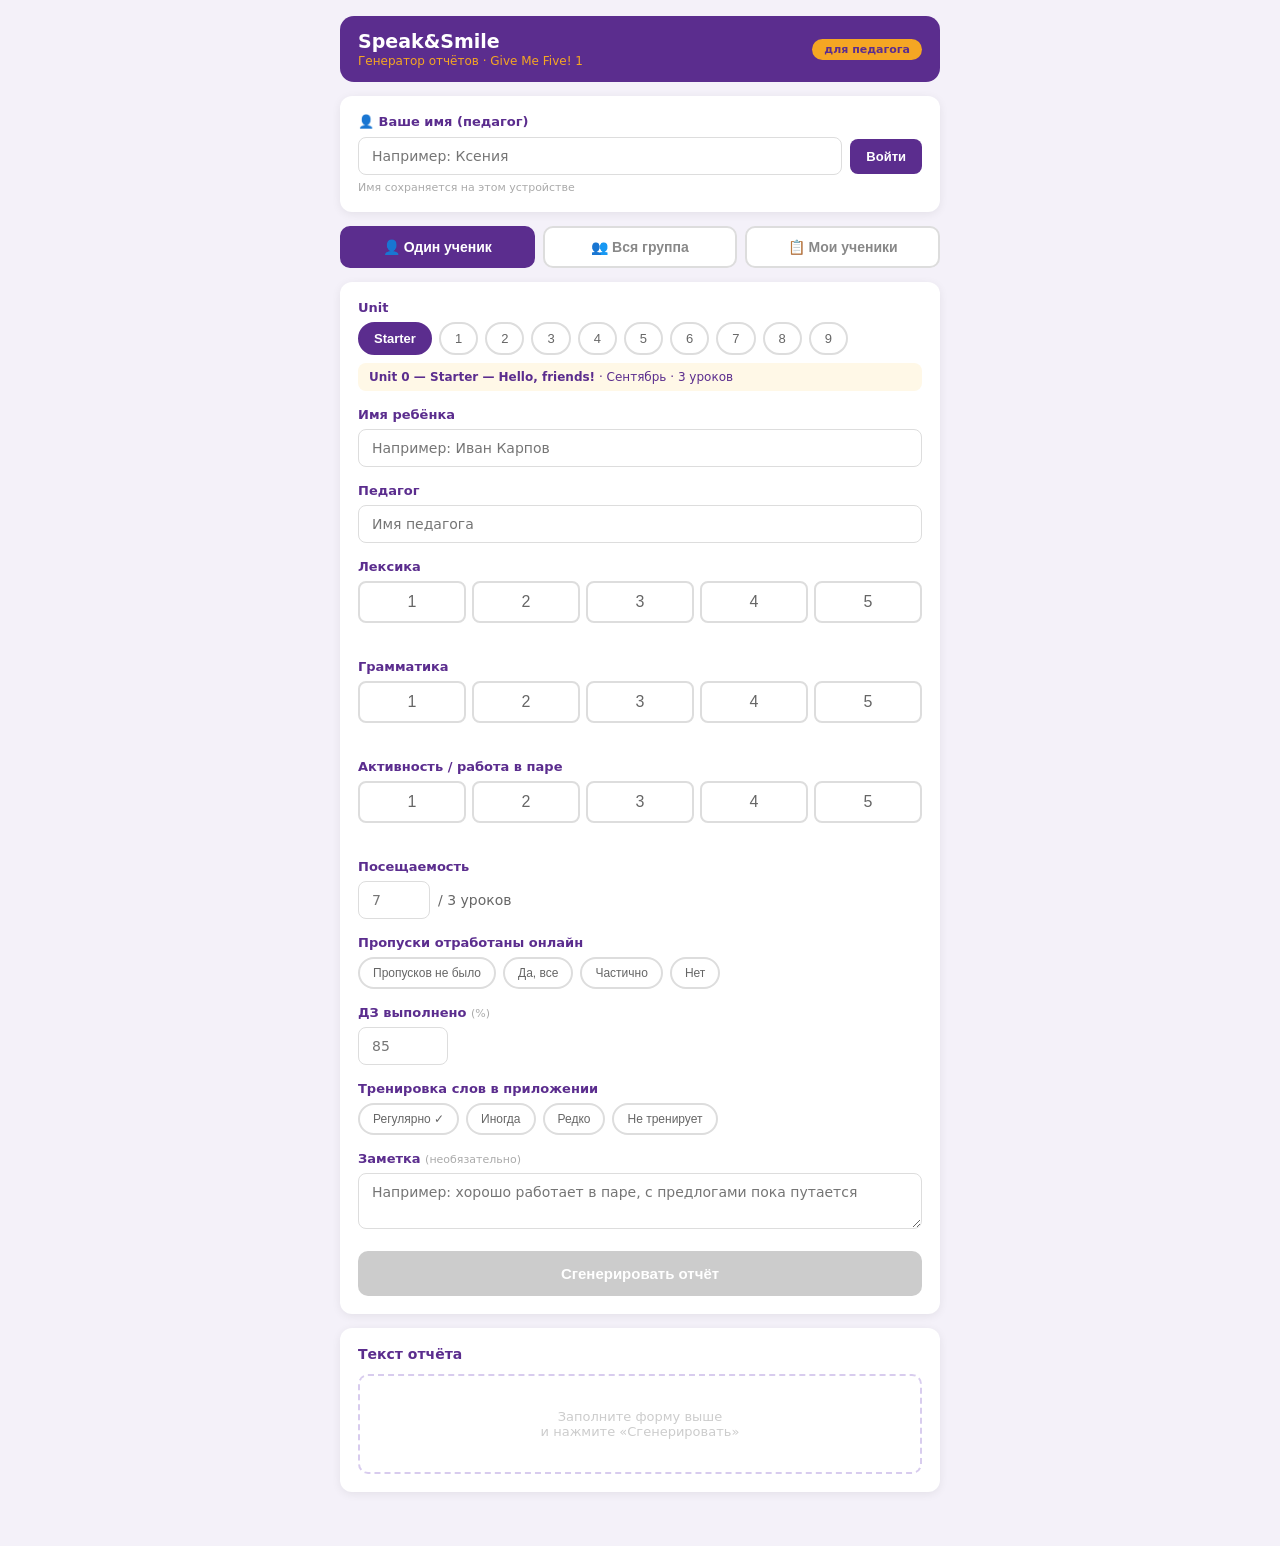
==== commit daae98bb: "Add files via upload" ====
--- a/GMF1 report generator.html
+++ b/GMF1 report generator.html
@@ -276,7 +276,7 @@
   </div>
   <div style="font-size:11px;color:#aaa;margin-top:6px">Имя сохраняется на этом устройстве</div>
 </div>
-<div id="teacherBadge" style="display:none;margin-bottom:14px;padding:10px 16px;background:#EDE7F6;border-radius:10px;display:flex;align-items:center;justify-content:space-between">
+<div id="teacherBadge" style="display:none;margin-bottom:14px;padding:10px 16px;background:#EDE7F6;border-radius:10px;align-items:center;justify-content:space-between">
   <span style="font-size:13px;color:#5B2D8E;font-weight:600" id="teacherBadgeName"></span>
   <button onclick="changeTeacher()" style="font-size:11px;color:#aaa;background:none;border:none;cursor:pointer">Сменить</button>
 </div>
@@ -297,15 +297,16 @@
   <div class="field">
     <span class="lbl">Unit</span>
     <div class="pills" id="unitPills">
-      <button class="pill on" onclick="selUnit(0,this,'one')">1</button>
-      <button class="pill" onclick="selUnit(1,this,'one')">2</button>
-      <button class="pill" onclick="selUnit(2,this,'one')">3</button>
-      <button class="pill" onclick="selUnit(3,this,'one')">4</button>
-      <button class="pill" onclick="selUnit(4,this,'one')">5</button>
-      <button class="pill" onclick="selUnit(5,this,'one')">6</button>
-      <button class="pill" onclick="selUnit(6,this,'one')">7</button>
-      <button class="pill" onclick="selUnit(7,this,'one')">8</button>
-      <button class="pill" onclick="selUnit(8,this,'one')">9</button>
+      <button class="pill on" onclick="selUnit(0,this,'one')">Starter</button>
+      <button class="pill" onclick="selUnit(1,this,'one')">1</button>
+      <button class="pill" onclick="selUnit(2,this,'one')">2</button>
+      <button class="pill" onclick="selUnit(3,this,'one')">3</button>
+      <button class="pill" onclick="selUnit(4,this,'one')">4</button>
+      <button class="pill" onclick="selUnit(5,this,'one')">5</button>
+      <button class="pill" onclick="selUnit(6,this,'one')">6</button>
+      <button class="pill" onclick="selUnit(7,this,'one')">7</button>
+      <button class="pill" onclick="selUnit(8,this,'one')">8</button>
+      <button class="pill" onclick="selUnit(9,this,'one')">9</button>
     </div>
     <div class="unit-info" id="uinfo-one"><strong>Unit 1 — My Classroom</strong> · Сентябрь</div>
   </div>
@@ -382,7 +383,7 @@
       <button class="obtn" onclick="selApp('never',this)">Не тренирует</button>
     </div>
   </div>
-  <div class="field">
+  <div id="testField" class="field">
     <span class="lbl">Результат теста</span>
     <div class="trow">
       <input type="number" id="ts" placeholder="54" min="0" oninput="updPct()">
@@ -429,15 +430,16 @@
     <div class="field">
       <span class="lbl">Unit</span>
       <div class="pills" id="gUnitPills">
-        <button class="pill on" onclick="selUnit(0,this,'group')">1</button>
-        <button class="pill" onclick="selUnit(1,this,'group')">2</button>
-        <button class="pill" onclick="selUnit(2,this,'group')">3</button>
-        <button class="pill" onclick="selUnit(3,this,'group')">4</button>
-        <button class="pill" onclick="selUnit(4,this,'group')">5</button>
-        <button class="pill" onclick="selUnit(5,this,'group')">6</button>
-        <button class="pill" onclick="selUnit(6,this,'group')">7</button>
-        <button class="pill" onclick="selUnit(7,this,'group')">8</button>
-        <button class="pill" onclick="selUnit(8,this,'group')">9</button>
+        <button class="pill on" onclick="selUnit(0,this,'group')">Starter</button>
+        <button class="pill" onclick="selUnit(1,this,'group')">1</button>
+        <button class="pill" onclick="selUnit(2,this,'group')">2</button>
+        <button class="pill" onclick="selUnit(3,this,'group')">3</button>
+        <button class="pill" onclick="selUnit(4,this,'group')">4</button>
+        <button class="pill" onclick="selUnit(5,this,'group')">5</button>
+        <button class="pill" onclick="selUnit(6,this,'group')">6</button>
+        <button class="pill" onclick="selUnit(7,this,'group')">7</button>
+        <button class="pill" onclick="selUnit(8,this,'group')">8</button>
+        <button class="pill" onclick="selUnit(9,this,'group')">9</button>
       </div>
       <div class="unit-info" id="uinfo-group" style="margin-top:6px"><strong>Unit 1 — My Classroom</strong> · Сентябрь</div>
     </div>
@@ -495,15 +497,16 @@
 
 <script>
 var UNITS=[
-  {n:1,t:"Ready for school!",       m:"Сентябрь–Октябрь", att:7, v:"предметы класса (pencil, book, bag, ruler, scissors, glue)",    g:"Where's my…? / It's in / on / under the (bag)"},
-  {n:2,t:"Happy birthday!",         m:"Октябрь",           att:7, v:"игрушки (bike, ball, kite, doll, robot, skateboard)",           g:"Is it a…? / Yes, it is. / No, it isn't. / My favourite toy is…"},
-  {n:3,t:"At the circus",           m:"Ноябрь",            att:7, v:"части тела, внешность (head, eyes, nose, hair, arms, legs)",    g:"I've / He's / She's got… (have got)"},
-  {n:4,t:"Fantastic food!",         m:"Ноябрь–Декабрь",   att:7, v:"еда и фрукты (pizza, soup, salad, fish, bananas, grapes)",     g:"I like / don't like / love… Do you like…? Yes/No"},
-  {n:5,t:"Fun on the farm",         m:"Январь–Февраль",   att:7, v:"животные фермы (cow, horse, sheep, pig, duck, hen, goat)",     g:"can / can't — (Birds) can fly. / (Pigs) can't climb."},
-  {n:6,t:"A day in the park",       m:"Февраль",           att:7, v:"парк, природа (slide, swing, pond, tree, flower, butterfly)",  g:"Where's / Where are…? He's / She's / They're (behind / next to…)"},
-  {n:7,t:"Let's explore my town!",  m:"Март",              att:7, v:"места в городе, транспорт (zoo, library, hospital, bus, train)",g:"There is / There are… How many…? Numbers 11–20"},
-  {n:8,t:"Camping fun!",            m:"Март–Апрель",       att:7, v:"одежда, активности (T-shirt, jeans, coat, boots; climbing, fishing)", g:"Present Continuous — What are you wearing? / He's / She's (riding a horse)"},
-  {n:9,t:"Day and night",           m:"Апрель–Май",        att:8, v:"ежедневные действия (wake up, brush teeth, have breakfast, go to school, go to bed)", g:"I (wash my face) every day. / In the morning / afternoon / evening"}
+  {n:0,t:"Starter — Hello, friends!",  m:"Сентябрь",          att:3,  hasTest:false, v:"числа 1–10, цвета, дни недели, формы",                        g:"Hello / Goodbye. What's your name? / I'm (Jake). Classroom commands."},
+  {n:1,t:"Ready for school!",           m:"Сентябрь–Октябрь",  att:7,  hasTest:true,  v:"предметы класса (pencil, book, bag, ruler, scissors, glue)",   g:"Where's my…? / It's in / on / under the (bag)"},
+  {n:2,t:"Happy birthday!",             m:"Октябрь",            att:7,  hasTest:true,  v:"игрушки (bike, ball, kite, doll, robot, skateboard)",          g:"Is it a…? / Yes, it is. / No, it isn't. / My favourite toy is…"},
+  {n:3,t:"At the circus",               m:"Ноябрь",             att:7,  hasTest:true,  v:"части тела, внешность (head, eyes, nose, hair, arms, legs)",   g:"I've / He's / She's got… (have got)"},
+  {n:4,t:"Fantastic food!",             m:"Ноябрь–Декабрь",    att:9,  hasTest:true,  v:"еда и фрукты (pizza, soup, salad, fish, bananas, grapes)",    g:"I like / don't like / love… Do you like…? Yes/No"},
+  {n:5,t:"Fun on the farm",             m:"Январь–Февраль",    att:7,  hasTest:true,  v:"животные фермы (cow, horse, sheep, pig, duck, hen, goat)",    g:"can / can't — (Birds) can fly. / (Pigs) can't climb."},
+  {n:6,t:"A day in the park",           m:"Февраль",            att:7,  hasTest:true,  v:"парк, природа (slide, swing, pond, tree, flower, butterfly)", g:"Where's / Where are…? He's / She's / They're (behind / next to…)"},
+  {n:7,t:"Let's explore my town!",      m:"Март",               att:7,  hasTest:true,  v:"места в городе, транспорт (zoo, library, hospital, bus, train)", g:"There is / There are… How many…? Numbers 11–20"},
+  {n:8,t:"Camping fun!",                m:"Март–Апрель",        att:7,  hasTest:true,  v:"одежда, активности (T-shirt, jeans, coat, boots; climbing, fishing)", g:"Present Continuous — What are you wearing? / He's / She's (riding a horse)"},
+  {n:9,t:"Day and night",               m:"Апрель–Май",         att:11, hasTest:true,  v:"ежедневные действия (wake up, brush teeth, have breakfast, go to school, go to bed)", g:"I (wash my face) every day. / In the morning / afternoon / evening"}
 ];
 var SL={1:"не усвоено",2:"слабо, нужна дополнительная работа",3:"справляется с поддержкой",4:"уверенно",5:"отлично, без подсказок"};
 var AL={1:"почти не включается",2:"активность ниже среднего",3:"включается, иногда нужно побуждение",4:"активен(а), хорошо работает в паре",5:"очень активен(а), инициативен(а)"};
@@ -532,6 +535,8 @@
   if(mode==='one'){
     var attMax=document.getElementById('attMax');
     if(attMax) attMax.textContent='/ '+u.att+' уроков';
+    var tf=document.getElementById('testField');
+    if(tf) tf.style.display=u.hasTest?'':'none';
   }
   if(mode==='group') GS.ui=i; else { S.ui=i; chkOne(); }
 }
@@ -568,148 +573,164 @@
 
 // ── Тексты отчётов ────────────────────────────────────────
 var REPORTS = {
-  0: { // Unit 1 — Ready for school!
+  0: { // Starter — Hello, friends!
+    main:[
+      '{name} только начинает знакомиться с английским в учебнике. Стартовый блок — это плавный вход, и не все всё схватывают сразу. Продолжаем.',
+      'Стартовый блок проходит постепенно. {name} уже откликается на команды класса (Stand up! Open your book!), знакомится и прощается по-английски. Числа и цвета из Starter — с опорой.',
+      '{name} освоил(а) основу Starter: представляется — «My name is…», считает до 10, называет цвета и дни недели. На уроках участвует, в диалогах с опорой справляется. Хороший старт.',
+      '{name} уверенно прошёл(а) Starter: знакомится — «What\'s your name? — I\'m…», называет числа, цвета, дни недели, понимает команды класса. Готов(а) к работе с учебником.',
+      'Отличный старт! {name} сразу вошёл(а) в ритм: уверенно знакомится — «Hi! My name is… Nice to meet you!», считает до 10, знает все цвета и дни недели. Команды класса понимает без перевода. Прекрасная база для первого юнита.'
+    ],
+    reading:[
+      'Фонетика (JP Book 2): начинаем знакомство со звуками ch, sh. Пока в самом начале.',
+      'Фонетика (JP Book 2): звуки ch (chip) и sh (ship) — знакомство. {name} слышит разницу, читает с опорой.',
+      'Фонетика (JP Book 2): ch и sh — с поддержкой. Начинаем th. {name} уже пробует читать короткие слова.',
+      'Фонетика (JP Book 2): ch, sh — уверенно. th (this, three) — осваивает. Хороший темп.',
+      'Фонетика (JP Book 2): ch, sh, th — отлично. {name} читает chip, chop, ship, fish, this, three — без ошибок. Сильное начало.'
+    ]
+  },
+  1: { // Unit 1 — Ready for school!
     main:[
       '{name} пока осваивается с форматом учебника. Предметы класса и предлоги места (in, on, under) требуют дополнительной практики. Будем работать.',
       'Стартовый юнит даётся постепенно. {name} уже узнаёт предметы класса и понимает вопрос «Where\'s my pencil?», но самостоятельно строить ответ пока сложно. С опорой справляется — это уже хорошо.',
-      '{name} освоил(а) предметы класса: pencil, book, bag, ruler, rubber, scissors, glue. Понимает и отвечает: «Where\'s my pencil? — It\'s on the desk». Предлоги in / on / under использует с опорой. В диалогах участвует, иногда нужна подсказка.',
-      'Хороший старт! {name} знает предметы класса и уверенно отвечает: «It\'s in the bag / on the desk / under the chair». Умеет попросить: «May I borrow your ruler?» Ориентируется в пространстве класса на английском.',
-      'Отличный первый юнит! {name} свободно ориентируется в классе на английском: называет все предметы, говорит где что лежит — «It\'s in the bag», «Put it on the shelf». «May I borrow your…? — Of course!» использует в реальных ситуациях. Это живой язык.'
+      '{name} освоил(а) предметы класса: pencil, book, bag, ruler, rubber, scissors, glue. Понимает и отвечает: «Where\'s my pencil? — It\'s on the desk». Предлоги in / on / under с опорой. В диалогах участвует.',
+      'Хороший юнит! {name} знает предметы класса и уверенно отвечает: «It\'s in the bag / on the desk / under the chair». Умеет попросить: «May I borrow your ruler?» Ориентируется в классе на английском.',
+      'Отличный юнит! {name} свободно ориентируется в классе: называет все предметы, говорит где что лежит — «It\'s in the bag», «Put it on the shelf». «May I borrow your…? — Of course!» использует в реальных ситуациях.'
     ],
     reading:[
-      'Фонетика (JP Book 2): знакомимся со звуками ch, sh, th, ng. Пока в начале пути.',
-      'Фонетика (JP Book 2): ch (chip, much), sh (ship, fish) — с опорой. th и ng — знакомство.',
-      'Фонетика (JP Book 2): ch, sh, th, ng — знакомы. {name} читает слова с этими звуками с небольшой поддержкой: chip, shop, ring.',
-      'Фонетика (JP Book 2): ch, sh, th, ng — усвоены. {name} читает уверенно: chip, shop, fish, this, ring, long. Переходим к коротким гласным.',
-      'Фонетика (JP Book 2): ch, sh, th (мягкий и твёрдый), ng — отлично. {name} читает бегло: chip, much, ship, dish, this, that, ring, strong. Короткие гласные — без ошибок.'
+      'Фонетика (JP Book 2): ch, sh, th, ng — продолжаем. Пока в процессе освоения.',
+      'Фонетика: th (this, three) и ng (ring, long) — с опорой. Читает слова медленно.',
+      'Фонетика: ch, sh, th, ng — знакомы. {name} читает с небольшой поддержкой: chip, shop, ring.',
+      'Фонетика: ch, sh, th, ng — усвоены. {name} читает уверенно: chip, shop, fish, this, ring, long.',
+      'Фонетика: ch, sh, th (мягкий и твёрдый), ng — отлично. {name} читает бегло: chip, much, ship, dish, this, that, ring, strong.'
     ]
   },
-  1: { // Unit 2 — Happy birthday!
+  2: { // Unit 2 — Happy birthday!
     main:[
       '{name} пока затрудняется с названиями игрушек и вопросом «Is it a…?». Тема интересная — продолжим закреплять.',
-      'Игрушки знакомы частично: bike, ball, doll узнаёт. Вопрос «Is it a bike? — Yes, it is» с опорой получается. robot и skateboard требуют повторения.',
+      'Игрушки знакомы частично: bike, ball, doll узнаёт. «Is it a bike? — Yes, it is» с опорой. robot и skateboard требуют повторения.',
       '{name} знает большинство игрушек и участвует в диалоге: «Is it a robot? — No, it isn\'t. It\'s a kite!» Прилагательные big / small, old / new — понимает, в речи с подсказкой.',
       '{name} уверенно ведёт диалог: «What is it? — It\'s a skateboard. Is it big? — Yes, it is!» Описывает: «It\'s a small red car». Загадки про игрушки — любимое задание.',
-      '{name} говорит об игрушках свободно: описывает, загадывает, отгадывает — «It\'s big and fast. Is it a bike? — No! It\'s a skateboard!» Прилагательные в речи естественны: «I\'ve got a new blue robot». Отличный результат.'
+      '{name} говорит об игрушках свободно: описывает, загадывает, отгадывает — «It\'s big and fast. Is it a bike? — No! It\'s a skateboard!» Прилагательные в речи естественны: «I\'ve got a new blue robot».'
     ],
     reading:[
-      'Фонетика (JP Book 2): короткие гласные a, e, i, o, u — различение. Пока в начале пути.',
-      'Фонетика: короткие гласные — узнаёт с опорой. Слова hat / hit / hot пока путаются.',
-      'Фонетика: короткие гласные — читает с поддержкой. CVC-слова (cat, hen, big, dog, fun) — в основном правильно.',
-      'Фонетика: короткие гласные — уверенно различает на слух и в тексте. CVC-слова — без ошибок.',
-      'Фонетика: короткие гласные — отлично. {name} читает и пишет CVC-слова свободно, слышит разницу между hat / hit / hot. Сильный фундамент для чтения.'
+      'Фонетика (JP Book 2): короткие гласные a, e, i, o, u — различение. Пока в начале.',
+      'Фонетика: короткие гласные — узнаёт с опорой. hat / hit / hot пока путаются.',
+      'Фонетика: короткие гласные — с поддержкой. CVC-слова (cat, hen, big, dog, fun) — в основном правильно.',
+      'Фонетика: короткие гласные — уверенно различает. CVC-слова — без ошибок.',
+      'Фонетика: короткие гласные — отлично. {name} читает и пишет CVC-слова свободно, слышит разницу между hat / hit / hot.'
     ]
   },
-  2: { // Unit 3 — At the circus
+  3: { // Unit 3 — At the circus
     main:[
       'Тема тела и внешности пока даётся с трудом. «I\'ve got…» — конструкция новая, нужна практика.',
       'Части тела знает: head, eyes, nose, mouth, hands, legs. «I\'ve got a red nose» с опорой получается. Описывать внешность другого пока сложно.',
       '{name} знает части тела и описывает себя: «I\'ve got blue eyes and short hair». Может описать другого: «She\'s got curly hair». В игре «Guess who?» с удовольствием участвует.',
       '{name} уверенно описывает внешность: «He\'s got big ears and a funny nose», «She\'s got long curly hair and green eyes». Have got — без ошибок. В «Guess who?» — один из лучших.',
-      '{name} описывает внешность легко и точно — и реальную, и фантастическую: «The monster has got three heads and four mouths!» Have got — свободно. Описание любого человека за 10 секунд.'
+      '{name} описывает внешность легко — и реальную, и фантастическую: «The monster has got three heads and four mouths!» Have got — свободно. Описание любого человека за 10 секунд.'
     ],
     reading:[
-      'Фонетика (JP Book 2): двойные согласные (ll, ff, ss, zz) и диграф ck — знакомство.',
+      'Фонетика (JP Book 2): двойные согласные (ll, ff, ss, zz) и ck — знакомство.',
       'Фонетика: двойные согласные (bell, off, miss) — с опорой. ck (kick, clock) — знакомство.',
-      'Фонетика: двойные согласные — читает с поддержкой. ck vs k — понимает правило, иногда путается.',
+      'Фонетика: двойные согласные — с поддержкой. ck vs k — понимает правило, иногда путается.',
       'Фонетика: двойные согласные — уверенно. ck (kick, back, clock) — без ошибок.',
-      'Фонетика: двойные согласные и ck vs k — отлично. {name} применяет правила автоматически при чтении и письме.'
+      'Фонетика: двойные согласные и ck vs k — отлично. {name} применяет правила автоматически.'
     ]
   },
-  3: { // Unit 4 — Fantastic food!
+  4: { // Unit 4 — Fantastic food! + Резерв 1
     main:[
       'Еда и фрукты — тема пока осваивается. «I like / I don\'t like» понимает, но в речи использует с трудом.',
       '{name} знает основные продукты: pizza, rice, soup, fish. Говорит о предпочтениях с опорой: «I like pizza. I don\'t like soup». «Do you like…?» понимает, ответить самостоятельно пока сложно.',
       'Хорошо знает еду и фрукты. Ведёт диалог: «Do you like bananas? — Yes, I do! Do you like onions? — No, I don\'t!» Составил(а) своё меню. «I love pizza!» уже в активной речи.',
-      '{name} уверенно говорит о еде: «I love pizza, but I don\'t like soup». Проводит опрос: «Do you like strawberries?» Составил(а) меню и рассказал(а) о нём классу. Вся лексика — в активном словаре.',
-      '{name} говорит о еде и фруктах естественно: «I love pasta and mangoes, but I absolutely don\'t like mushrooms!» Знает все продукты обоих блоков, с удовольствием проводит опросы. Do you like…? — любимый вопрос на уроке.'
+      '{name} уверенно говорит о еде: «I love pizza, but I don\'t like soup». Проводит опрос: «Do you like strawberries?» Составил(а) меню и рассказал(а) о нём классу.',
+      '{name} говорит о еде естественно: «I love pasta and mangoes, but I absolutely don\'t like mushrooms!» Знает все продукты и фрукты, с удовольствием проводит опросы. Do you like…? — любимый вопрос на уроке.'
     ],
     reading:[
       'Фонетика (JP Book 2): Magic e (a-e, i-e) — знакомство. Пока в начале пути.',
       'Фонетика: Magic e (a-e: cake, name) — с опорой. Путает с короткой a.',
-      'Фонетика: Magic e (a-e: cake; i-e: kite, bike) — читает с поддержкой. Длинная гласная начинает получаться.',
+      'Фонетика: Magic e (a-e: cake; i-e: kite, bike) — с поддержкой. Длинная гласная начинает получаться.',
       'Фонетика: Magic e (a-e, e-e, i-e) — уверенно: cake, name, Pete, kite, smile.',
-      'Фонетика: Magic e (a-e, e-e, i-e, o-e, u-e) — отлично. {name} читает длинные гласные свободно. Понимает: «молчаливая e делает гласную длинной».'
+      'Фонетика: Magic e (a-e, e-e, i-e, o-e, u-e) — отлично. {name} читает длинные гласные свободно. Понимает правило молчаливой e.'
     ]
   },
-  4: { // Unit 5 — Fun on the farm
+  5: { // Unit 5 — Fun on the farm
     main:[
-      'Животные фермы и глагол can — тема новая, пока даётся с трудом. Продолжаем.',
+      'Животные фермы и can / can\'t — новая тема, пока даётся с трудом. Продолжаем.',
       'Знает основных животных: cow, horse, pig, duck. Can / can\'t понимает, в речи с опорой: «Cows can\'t fly».',
       '{name} знает животных фермы и говорит об их способностях: «Horses can run, but they can\'t swim». Загадки составляет с подсказкой.',
-      '{name} уверенно использует can / can\'t: «Ducks can swim and fly, but they can\'t climb». Загадку составил(а) сам(а) и загадал(а) классу. Все животные — в активном словаре.',
-      'Can / can\'t — свободное владение. {name} говорит о животных, людях и о себе: «I can swim and run, but I can\'t fly — I\'m not a bird!» Загадки составляет творчески, с дополнительными деталями.'
+      '{name} уверенно использует can / can\'t: «Ducks can swim and fly, but they can\'t climb». Загадку составил(а) сам(а) и загадал(а) классу.',
+      'Can / can\'t — свободное владение. {name} говорит о животных, людях и о себе: «I can swim and run, but I can\'t fly — I\'m not a bird!» Загадки составляет творчески.'
     ],
     reading:[
       'Фонетика (JP Book 2): /ai/ (rain, play) и /ee/ (tree, leaf) — знакомство.',
       'Фонетика: /ai/ через ai (rain) и ay (play) — с опорой. /ee/ через ee (tree) — знакомство.',
-      'Фонетика: /ai/ — читает с поддержкой. /ee/ (ee, ea, e-e) — осваивает.',
+      'Фонетика: /ai/ — с поддержкой. /ee/ (ee, ea, e-e) — осваивает.',
       'Фонетика: /ai/ — уверенно. /ee/ через ee (tree) и ea (leaf, meat) — хорошо.',
-      'Фонетика: /ai/ и /ee/ во всех написаниях — отлично. {name} читает: rain, play, cake, tree, leaf, Pete — без подсказок. Понимает, что один звук может писаться по-разному.'
+      'Фонетика: /ai/ и /ee/ во всех написаниях — отлично. {name} читает: rain, play, tree, leaf, Pete — без подсказок.'
     ]
   },
-  5: { // Unit 6 — A day in the park
+  6: { // Unit 6 — A day in the park
     main:[
       'Парк и предлоги места — новая тема. «Where\'s…?» пока воспринимается с трудом, нужна практика.',
-      'Знает места в парке: slide, swing, pond. Отвечает на «Where\'s…?» с опорой: «She\'s on the swing». Предлоги behind, in front of пока путаются.',
-      '{name} ориентируется в парке на английском: «Where\'s Tom? — He\'s behind the tree». Природные объекты (flower, butterfly, bee) знает. Предлоги места использует, иногда нужна подсказка.',
+      'Знает места в парке: slide, swing, pond. Отвечает с опорой: «She\'s on the swing». Предлоги behind, in front of пока путаются.',
+      '{name} ориентируется в парке: «Where\'s Tom? — He\'s behind the tree». Природные объекты знает. Предлоги места использует, иногда нужна подсказка.',
       '{name} уверенно описывает расположение: «She\'s on the swing», «They\'re behind the fountain», «The bee is next to the flower». «Where\'s…?» — без затруднений.',
-      'Предлоги места — в свободном владении. {name} описывает любую сцену: «The cat is under the bench, the bird is on the tree, the children are in front of the fountain». Написал(а) стихотворение о природе — с удовольствием.'
+      'Предлоги места — свободное владение. {name} описывает любую сцену: «The cat is under the bench, the bird is on the tree, the children are in front of the fountain».'
     ],
     reading:[
       'Фонетика (JP Book 2): /ie/ (pie, kite) и /oa/ (coat, grow) — знакомство.',
       'Фонетика: /ie/ (pie, i-e: kite) — с опорой. /oa/ (coat, grow) — знакомство.',
-      'Фонетика: /ie/ — читает с поддержкой. /oa/ (oa, ow, o-e) — осваивает.',
+      'Фонетика: /ie/ — с поддержкой. /oa/ (oa, ow, o-e) — осваивает.',
       'Фонетика: /ie/ — уверенно (pie, kite, sky, night). /oa/ — хорошо (coat, grow, bone).',
-      'Фонетика: /ie/ и /oa/ во всех написаниях — отлично. {name} читает: pie, kite, night, coat, toad, grow — без ошибок. Понимает логику английского правописания.'
+      'Фонетика: /ie/ и /oa/ во всех написаниях — отлично. {name} читает: pie, kite, night, coat, toad, grow — без ошибок.'
     ]
   },
-  6: { // Unit 7 — Let's explore my town!
+  7: { // Unit 7 — Let's explore my town!
     main:[
       'Город и «There is / There are» — объёмная тема. Пока в начале пути, продолжаем.',
       'Знает основные места: park, school, hospital, library. «There\'s a…» понимает, «There are…» и числа 11–20 пока с трудом.',
-      '{name} говорит о городе: «There\'s a big library and two sweet shops». Числа 11–20 знает, «How many…?» с опорой. Транспорт — основной.',
-      '{name} уверенно описывает город: «There are three buses and a taxi». «How many schools are there?» — задаёт сам(а). Транспорт и числа 11–20 — без ошибок.',
-      'Город как на ладони! {name} описывает freely: «There\'s a big zoo next to the park, and there are twelve buses at the station». Числа до 20, транспорт, места города — всё в активном словаре. «How many…?» задаёт сам(а).'
+      '{name} говорит о городе: «There\'s a big library and two sweet shops». Числа 11–20 знает, «How many…?» с опорой.',
+      '{name} уверенно описывает город: «There are three buses and a taxi». «How many schools are there?» — задаёт сам(а). Числа 11–20 — без ошибок.',
+      'Город как на ладони! {name} описывает freely: «There\'s a big zoo next to the park, and there are twelve buses at the station». Числа, транспорт, места — всё в активном словаре.'
     ],
     reading:[
       'Фонетика (JP Book 2): /oo/ длинный и короткий, /or/ — знакомство.',
-      'Фонетика: /oo/ длинный (moon, food) — с опорой. /oo/ короткий (book, cook) — путает с длинным.',
-      'Фонетика: /oo/ оба варианта — читает с поддержкой. /or/ (storm, fork) — осваивает.',
+      'Фонетика: /oo/ длинный (moon, food) — с опорой. /oo/ короткий (book, cook) — путает.',
+      'Фонетика: /oo/ оба варианта — с поддержкой. /or/ (storm, fork) — осваивает.',
       'Фонетика: /oo/ (moon / book) — уверенно различает. /or/ (storm, fork, sort) — хорошо.',
-      'Фонетика: /oo/ длинный и короткий, /or/ — отлично. {name} различает moon и book на слух и в тексте. Читает предложения с этими звуками без ошибок.'
+      'Фонетика: /oo/ длинный и короткий, /or/ — отлично. {name} различает moon и book на слух и в тексте.'
     ]
   },
-  7: { // Unit 8 — Camping fun!
+  8: { // Unit 8 — Camping fun!
     main:[
       'Одежда и Present Continuous — новые темы. «What are you wearing?» пока воспринимается с трудом.',
-      'Одежду знает частично: T-shirt, jeans, hat. Present Continuous понимает, но «She\'s wearing…» самостоятельно строит с трудом.',
-      '{name} знает одежду и отвечает: «I\'m wearing a blue T-shirt and jeans». Описывает других: «She\'s wearing a dress». Активности (climbing, swimming, fishing) — с опорой.',
-      '{name} уверенно использует Present Continuous: «He\'s climbing a tree», «She\'s wearing a red coat and boots». Описывает картинки и реальные ситуации. Одежда — вся в словаре.',
+      'Одежду знает частично: T-shirt, jeans, hat. Present Continuous понимает, «She\'s wearing…» самостоятельно строит с трудом.',
+      '{name} знает одежду и отвечает: «I\'m wearing a blue T-shirt and jeans». Описывает других: «She\'s wearing a dress». Активности — с опорой.',
+      '{name} уверенно использует Present Continuous: «He\'s climbing a tree», «She\'s wearing a red coat and boots». Описывает картинки и реальные ситуации.',
       'Present Continuous — как родной. {name} описывает всё что видит: «He\'s riding a horse, she\'s making a fire, and they\'re putting up a tent!» Написал(а) дневник похода — живо и с деталями.'
     ],
     reading:[
       'Фонетика (JP Book 2): /er/ (sister, bird, purple) и /ar/ (shark, farm) — знакомство.',
       'Фонетика: /er/ через er (sister) — с опорой. /ar/ (shark, farm) — знакомство.',
-      'Фонетика: /er/ (er, ir, ur) — читает с поддержкой. /ar/ — осваивает.',
+      'Фонетика: /er/ (er, ir, ur) — с поддержкой. /ar/ — осваивает.',
       'Фонетика: /er/ во всех написаниях — уверенно. /ar/ (shark, farm, star) — хорошо.',
-      'Фонетика: /er/ (er/ir/ur) и /ar/ — отлично. {name} читает: sister, bird, purple, shark, farm — без ошибок. Сложные r-звуки — серьёзное достижение.'
+      'Фонетика: /er/ (er/ir/ur) и /ar/ — отлично. {name} читает: sister, bird, purple, shark, farm — без ошибок.'
     ]
   },
-  8: { // Unit 9 — Day and night
+  9: { // Unit 9 — Day and night + Final + Speaking + Резерв 2
     main:[
-      'Распорядок дня и Present Simple — завершающий юнит. Тема даётся с трудом, но весь следующий год даст время для закрепления.',
-      'Знает основные действия: wake up, have breakfast, go to school. Рассказывает с опорой: «I wake up and have breakfast». Present Simple — в процессе.',
-      '{name} рассказывает о своём дне: «I wake up at seven. I have breakfast and go to school». Времена суток (in the morning / afternoon / evening) — понимает. На финальном тесте справился(ась) с основными заданиями.',
-      '{name} уверенно описывает день: «I wake up, brush my teeth, have breakfast and go to school. In the evening I do my homework and go to bed». На устном экзамене говорил(а) свободно.',
-      'Блестящее завершение года! {name} рассказывает о своём дне свободно: «I wake up at seven, brush my teeth and have breakfast. I go to school in the morning, do homework in the afternoon, and read in the evening». Устный экзамен — уверенно, без подсказок.'
+      'Распорядок дня и Present Simple — завершающий юнит. Тема даётся с трудом, но следующий год даст время для закрепления.',
+      'Знает основные действия: wake up, have breakfast, go to school. Рассказывает с опорой. Present Simple — в процессе. На итоговом тесте справился(ась) с базовыми заданиями.',
+      '{name} рассказывает о своём дне: «I wake up at seven. I have breakfast and go to school». Времена суток понимает. На финальном тесте и устном экзамене справился(ась) с основными заданиями.',
+      '{name} уверенно описывает день: «I wake up, brush my teeth, have breakfast and go to school. In the evening I do my homework». На устном экзамене говорил(а) свободно. Сильное завершение года.',
+      'Блестящее завершение года! {name} рассказывает о своём дне свободно и с деталями: «I wake up at seven, brush my teeth and have breakfast. I go to school in the morning, do homework in the afternoon, and read in the evening». Устный экзамен — уверенно, без подсказок.'
     ],
     reading:[
       'Фонетика (JP Book 2): /air/, /ou/, /oi/, soft c/g, ph — знакомство. Читаем первые мини-тексты.',
       'Фонетика: /air/ (chair) и /ou/ (found, brown) — с опорой. Мини-тексты читает медленно.',
-      'Фонетика: /air/, /ou/, /oi/ — читает с поддержкой. Мини-тексты «The fish», «The fox» — справляется.',
+      'Фонетика: /air/, /ou/, /oi/ — с поддержкой. Мини-тексты «The fish», «The fox» — справляется.',
       'Фонетика: /air/, /ou/, /oi/, soft c/g, ph — уверенно. Читает мини-тексты самостоятельно.',
-      'Фонетика: весь JP Book 2 пройден и усвоен отлично. {name} читает мини-тексты и короткие рассказы самостоятельно. За год — путь от отдельных звуков до связного чтения.'
+      'Фонетика: весь JP Book 2 пройден отлично. {name} читает мини-тексты и короткие рассказы самостоятельно. За год — путь от отдельных звуков до связного чтения. Это огромный результат.'
     ]
   }
 };
@@ -892,8 +913,6 @@
     container.appendChild(div);
   }
 }
-buildPupilRows();
-
 // Per-pupil state
 var PS={};
 for(var pi=1;pi<=12;pi++) PS[pi]={v:0,g:0,a:0,o:'',app:''};
@@ -1113,7 +1132,7 @@
     var div = document.createElement('div');
     div.className = 'pupil-card';
     var badges = '';
-    for(var u=0;u<9;u++){
+    for(var u=0;u<UNITS.length;u++){
       var hasData = units.indexOf(u) !== -1;
       var cls = 'unit-badge' + (hasData ? ' has-data' : '');
       if(hasData){
@@ -1151,7 +1170,7 @@
 
 function deletePupil(name){
   if(!confirm('Удалить все данные по ученику «' + name + '»?')) return;
-  for(var u=0;u<9;u++) localStorage.removeItem(makeKey(currentTeacher, name, u));
+  for(var u=0;u<UNITS.length;u++) localStorage.removeItem(makeKey(currentTeacher, name, u));
   var idxKey = 'ss_idx_' + currentTeacher;
   var idx = JSON.parse(localStorage.getItem(idxKey)||'[]');
   idx = idx.filter(function(e){ return e.split('||')[0] !== name; });
@@ -1182,7 +1201,7 @@
   var testPcts = [], vArr = [], gArr = [], aArr = [];
   var completedUnits = 0;
 
-  for(var u=0;u<9;u++){
+  for(var u=0;u<UNITS.length;u++){
     var key = makeKey(currentTeacher, name, u);
     var d = JSON.parse(localStorage.getItem(key)||'null');
     var un = UNITS[u];
@@ -1233,7 +1252,7 @@
     '<p>Дорогие родители!</p><br>' +
     '<p>Представляем итоговый отчёт за учебный год по курсу <strong>Give Me Five! 1</strong>.</p>' +
     '<p>&#128100; <strong>Ученик:</strong> ' + name + '</p><br>' +
-    '<p>За год пройдено <strong>' + completedUnits + ' из 9</strong> юнитов.</p>' +
+    '<p>За год пройдено <strong>' + completedUnits + ' из ' + UNITS.length + '</strong> блоков.</p>' +
     '<p>В целом: ' + summaryParts.join('; ') + '.</p><br>' +
     '<p>&#128202; <strong>Средние показатели за год:</strong><br>' +
     'Лексика: ' + avgV + '/5 ' + trend(vArr) +
@@ -1248,13 +1267,28 @@
   var summId = 'ysumm_' + name.replace(/\s+/g,'_');
 
   document.getElementById('yearTitle').textContent = 'Годовой отчёт · ' + name;
+
+  var avgVc = scClass(Math.round(parseFloat(avgV)));
+  var avgGc = scClass(Math.round(parseFloat(avgG)));
+  var avgAc = scClass(Math.round(parseFloat(avgA)));
+  var totalRow =
+    '<tr style="background:#6C3FC5;color:white;font-weight:700">' +
+    '<td colspan="2" style="text-align:left;padding-left:8px;color:white">Итого за год</td>' +
+    '<td class="' + avgVc + '" style="color:white">' + avgV + '</td>' +
+    '<td class="' + avgGc + '" style="color:white">' + avgG + '</td>' +
+    '<td class="' + avgAc + '" style="color:white">' + avgA + '</td>' +
+    '<td style="color:white">' + totalAttStr + '</td>' +
+    '<td style="color:white">' + avgHw + '</td>' +
+    '<td style="color:white">' + avgTest + '</td>' +
+    '</tr>';
+
   document.getElementById('yearContent').innerHTML =
     '<table class="year-table">' +
       '<thead><tr>' +
         '<th>&#8470;</th><th>Месяц</th><th>Лекс.</th><th>Грам.</th><th>Акт.</th>' +
         '<th>Посещ.</th><th>ДЗ</th><th>Тест</th>' +
       '</tr></thead>' +
-      '<tbody>' + rows + '</tbody>' +
+      '<tbody>' + rows + totalRow + '</tbody>' +
     '</table>' +
     '<div style="display:flex;justify-content:flex-end;margin-bottom:10px">' +
       '<button class="cpbtn" id="ycpbtn_' + name.replace(/\s+/g,'_') + '" ' +
@@ -1283,5 +1317,7 @@
   if(infoGrp) infoGrp.innerHTML = '<strong>Unit '+u0.n+' — '+u0.t+'</strong> · '+u0.m+' · '+u0.att+' уроков';
   var attMax = document.getElementById('attMax');
   if(attMax) attMax.textContent = '/ '+u0.att+' уроков';
+  var tf = document.getElementById('testField');
+  if(tf) tf.style.display = u0.hasTest ? '' : 'none';
   buildPupilRows();
 };</script>
